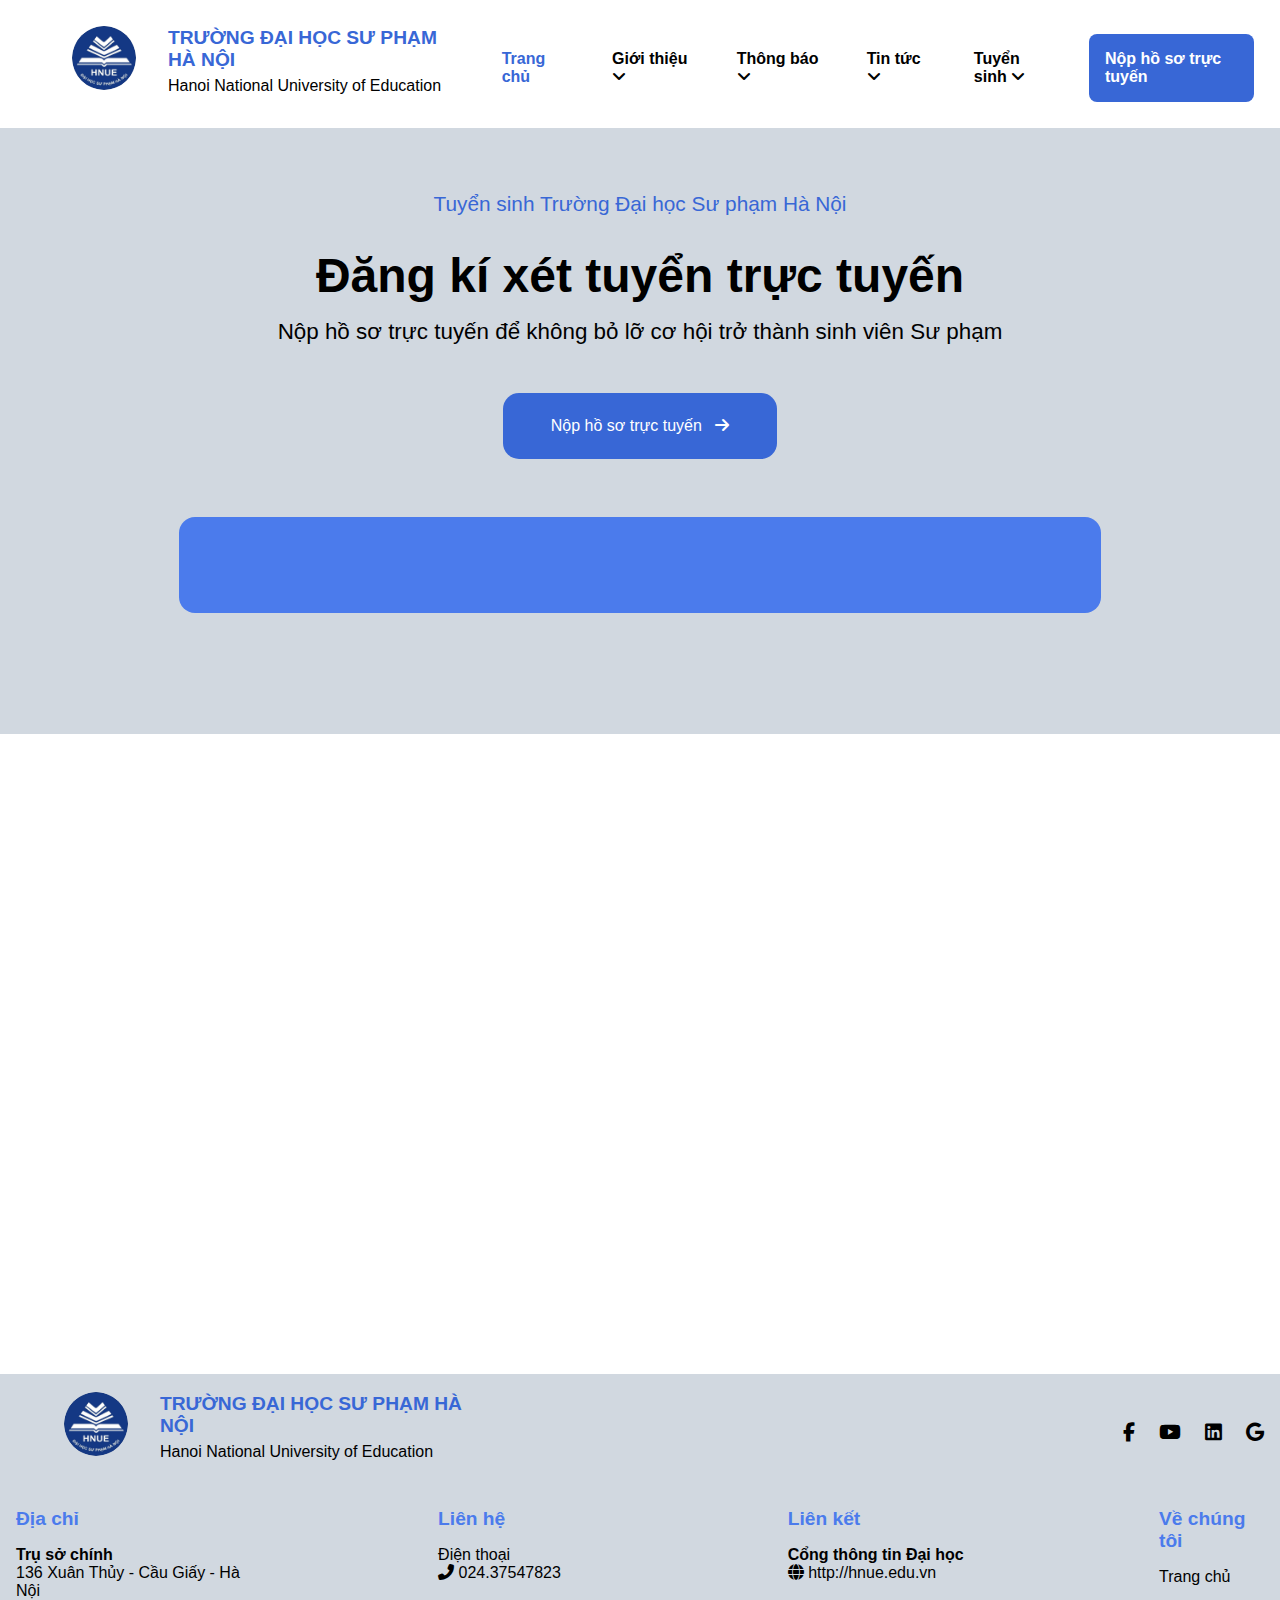
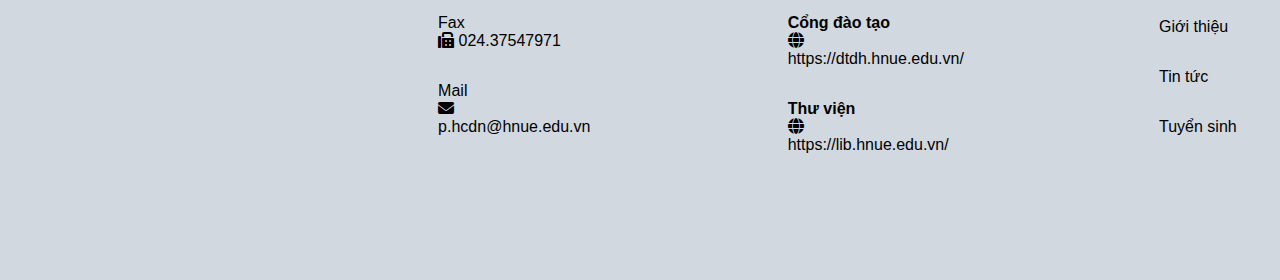
==== Code/Project/Web Tuyen Sinh/home.html @ 225126be "update(12/11/2024)" ====
<!DOCTYPE html>
<html lang="en">
<head>
    <meta charset="UTF-8">
    <meta name="viewport" content="width=device-width, initial-scale=1.0">
    <title>Trang chủ</title>

    <link rel="stylesheet" href="CSS/style.css">

    <link rel="stylesheet" href="https://cdnjs.cloudflare.com/ajax/libs/font-awesome/6.5.0/css/all.min.css">
</head>
<body>
    
    <header>
        <div class="flex">

            <div class="nav-bar"> 

                <a href="home.html" >
                    <img src="Storage/hnue-logo.jpg" alt="" class="logo-pic">
                </a>

                <div class="logo-name">
                    <div class="logo-name-up">
                        TRƯỜNG ĐẠI HỌC SƯ PHẠM HÀ NỘI
                    </div>
                    <div class="logo-name-dw">
                        Hanoi National University of Education
                    </div>
                </div>

            </div>
            <nav class="nav-bar nav-bar-adjust">
                <a href="home.html" class="home-btn">
                    <span>Trang chủ</span>
                </a>
                <a href="about.html">
                    <span>Giới thiệu</span>
                    <i class="fas fa-angle-down"></i>
                </a>
                <a href="notifications.html">
                    <span>Thông báo</span>
                    <i class="fas fa-angle-down"></i>
                </a>
                <a href="news.html">
                    <span>Tin tức</span>
                    <i class="fas fa-angle-down"></i>
                </a>
                <a href="admission.html">
                    <span>Tuyển sinh</span>
                    <i class="fas fa-angle-down"></i>
                </a>
                <!-- <a href="admission-search.html"><span>Tra cứu tuyển sinh</span></a> -->
                <a href="submit-application.html" class="submit-a">
                    <span>Nộp hồ sơ trực tuyến</span>
                </a>
            </nav>
        </div>

        

    </header>

    <content>
        <div class="header-space"></div>

        <div class="bg-banner">
            <div class="title">
                <div class="subtile1">Tuyển sinh Trường Đại học Sư phạm Hà Nội</div>
                <div class="subtile2"><b>Đăng kí xét tuyển trực tuyến</b></div>
                <div class="subtile3">Nộp hồ sơ trực tuyến để không bỏ lỡ cơ hội trở thành sinh viên Sư phạm</div>
                <div class="title-submit">
                    <a href="#">Nộp hồ sơ trực tuyến &nbsp;&nbsp;<i class="fas fa-arrow-right"></i></a>
                </div>
            </div>
            <div class="banner">
                
            </div>
        </div>
        
    </content>
        

    <footer>
        <div id="footer-img">
            <div class="logo-contact">

                <div class="nav-bar"> 

                    <a href="home.html" >
                        <img src="Storage/hnue-logo.jpg" alt="" class="logo-pic">
                    </a>

                    <div class="logo-name">
                        <div class="logo-name-up">
                            TRƯỜNG ĐẠI HỌC SƯ PHẠM HÀ NỘI
                        </div>
                        <div class="logo-name-dw">
                            Hanoi National University of Education
                        </div>
                    </div>

                </div>

                <div class="social-contact">

                    <div class="social">
                        
                        <div>
                            <a href="https://www.facebook.com/dhsphnhnue">
                                <i class="fab fa-facebook-f"></i>
                            </a>
                        </div>
                        
                        <div>
                            <a href="https://www.youtube.com/channel/UCrsAgUElidC5X9ZJBSNuPyA/videos">
                                <i class="fab fa-youtube"></i>
                            </a>
                        </div>
                        
                        <div>
                            <a href="https://www.linkedin.com/company/truong-dai-hoc-su-pham-ha-noi/">
                                <i class="fab fa-linkedin"></i>
                            </a>
                        </div>
                        
                        <div>
                            <a href="http://mail.hnue.edu.vn/">
                                <i class="fab fa-google"></i>
                            </a>
                        </div>
                </div>

            </div>
        </div>
        
        <div class="footer-info">
            <div>
                <h3>Địa chỉ</h3>
                <div>
                    <p><b>Trụ sở chính</b></p>
                    136 Xuân Thủy - Cầu Giấy - Hà Nội
                </div>
                <div class="map-location">

                </div>
            </div>

            <div>
                <h3>Liên hệ</h3>
                <div>
                    <div>
                        <p>Điện thoại</p>
                        <i class="fas fa-phone-alt"></i>
                        <span> 024.37547823</span>
                    </div>
                    <div>
                        <p>Fax</p>
                        <i class="fas fa-fax"></i>
                        <span>024.37547971</span>
                    </div>
                    <div>
                        <p>Mail</p>
                        <i class="fas fa-envelope"></i>
                        <span>p.hcdn@hnue.edu.vn</span>
                    </div>        
                </div>
            </div>

            <div>
                <h3>Liên kết</h3>
                <div>
                    <p><b>Cổng thông tin Đại học</b></p>
                    <i class="fas fa-globe"></i>
                    <a href="http://hnue.edu.vn">http://hnue.edu.vn</a>
                </div>
                <div>
                    <p><b>Cổng đào tạo</b></p>
                    <i class="fas fa-globe"></i>
                    <a href="https://dtdh.hnue.edu.vn/">https://dtdh.hnue.edu.vn/</a>
                </div>
                <div>
                    <p><b>Thư viện</b></p>
                    <i class="fas fa-globe"></i>
                    <a href="https://lib.hnue.edu.vn/">https://lib.hnue.edu.vn/</a>
                </div>
            </div>

            <div>
                <h3>Về chúng tôi</h3>
                <a href="home.html" ><p>Trang chủ</p></a>
                <a href="about.html"><p>Giới thiệu</p></a>
                <a href="news.html"><p>Tin tức</p></a>
                <a href="admission.html"><p>Tuyển sinh</p></a>
            </div>

        </div>

    </footer>


    <script src="JS/script.js">

    </script>

</body>
</html>
---- Code/Project/Web Tuyen Sinh/CSS/style.css ----
/* font Koh Santepheap */
@import url('https://fonts.googleapis.com/css2?family=Koh+Santepheap:wght@100;300;400;700;900&display=swap');

:root{
    --main-color:#3867d6;
    --light-blue:#4b7bec;
    --green:#26de81;
    --yellow:#fed330;
    --orange:#fd9644;
    --red:#fc5c65;
    --grey:#d1d8e0;
    --black:#4b6584;
    --white:#fff;
    --border:.1rem solid rgba(0, 0, 0);
}

*{
    font-family: Arial, Helvetica, sans-serif;
    margin: 0; padding: 0;
    box-sizing: border-box;
    text-decoration: none;
}

/* header */

header{
    position: fixed;
    width: 100%;
    z-index: 1000;
    background-color: white;
}

.flex{
    display: flex;
    align-items: center;
    justify-content: space-between;
    padding: 1.5rem 1.5rem .1rem 1.5rem;
    position: relative;
}

.logo-name{
    display: flex;
    flex-direction: column;
    align-self: center;
}

.logo-name-up{
    color: var(--main-color);
    font-size: 1.2rem;
    font-weight: bold;
}
.logo-name-dw{
    font-size: 1rem;
    padding-top: .4rem;padding-bottom: .8rem;
    font-weight:lighter;
}

.logo-pic{
    width: 4rem; height: 4rem;
    margin-top: -25%;
    border-radius: 2rem;
}

.nav-bar{
    display: flex;
    justify-content: space-around;
    gap:1rem; padding: .1rem .1rem .1rem 2rem;
    font-weight: bold;
    .submit-a{
        color: white;
        background-color: var(--main-color);
        padding: 1rem;
        border-radius: .5rem;
    }
    .home-btn{
        color: var(--main-color);
    }
    .submit-a:hover{
        padding:1.2rem;
    }
}
.nav-bar-adjust{
    align-items: baseline;
}

.nav-bar > a{
    padding: 1rem;
    border-radius: .5rem;
}

.nav-bar + .nav-bar-adjust > a:hover{
    color: var(--white);
    background-color: var(--main-color);
}

a{
    color: black;
}

.header-space{
    height: 8rem;
}

/* content */

.break-bar{
    display: block;
    width: 80%;
    height: .2rem;
    background-color: var(--black);
    margin: 0 auto;
    position: relative;
    top: 10%;
}

.bg-banner{
    background-color: var(--grey);
    padding: 4rem;
}

.banner{
    display: flex; flex-direction: column;
    align-items: center; justify-content: center;
    padding: 3rem; width: 80%; margin: 5% auto;
    border-radius: 1rem;
    background-color: var(--light-blue);
    color: var(--white);
}

/* title */
.title{
    display: flex;
    flex-direction: column;
    gap: 1rem;
    align-items: center;
}
.subtile1{
    color: var(--main-color);
    font-size: 1.3rem;
    margin-bottom: 1rem;
}
.subtile2{
    font-size: 3rem;
}
.subtile3{
    font-size: 1.4rem;
}
.title-submit{
    background-color: var(--main-color);
    padding: 1.5rem 3rem 1.5rem 3rem;
    border-radius: 1rem;
    margin-top: 2rem;
}

.title-submit > a{
    color: white;
}


/* footer */

footer{
    position: relative; top: 40rem; 
    /*change the position of footer*/
    background-color: var(--grey);
    text-align: left;
    font-size: .8rem; 
    padding: 1rem;
}

.logo-contact{
    display: flex;
    flex-direction: row;
    align-items: center;
    gap: 50%;
}

.social{
    display: flex;
    flex-direction: row;
    gap: 1.5rem;
    font-size: 1.2rem;
}
.footer-info{
    display: flex;
    flex-direction: row;
    justify-content: center;
    gap: 12rem; 
    padding: 2rem 0 4rem 0;
    font-size: 1rem;
}
.footer-info > div > h3{
    font-size: 1.2rem;
    font-weight: bold;
    padding-bottom: 1rem;
    color: var(--light-blue);
}
.footer-info > div > div,
.footer-info > div > a > p,
.footer-info > div > div > div{
    font-size: 1rem;
    padding-bottom: 2rem;
}
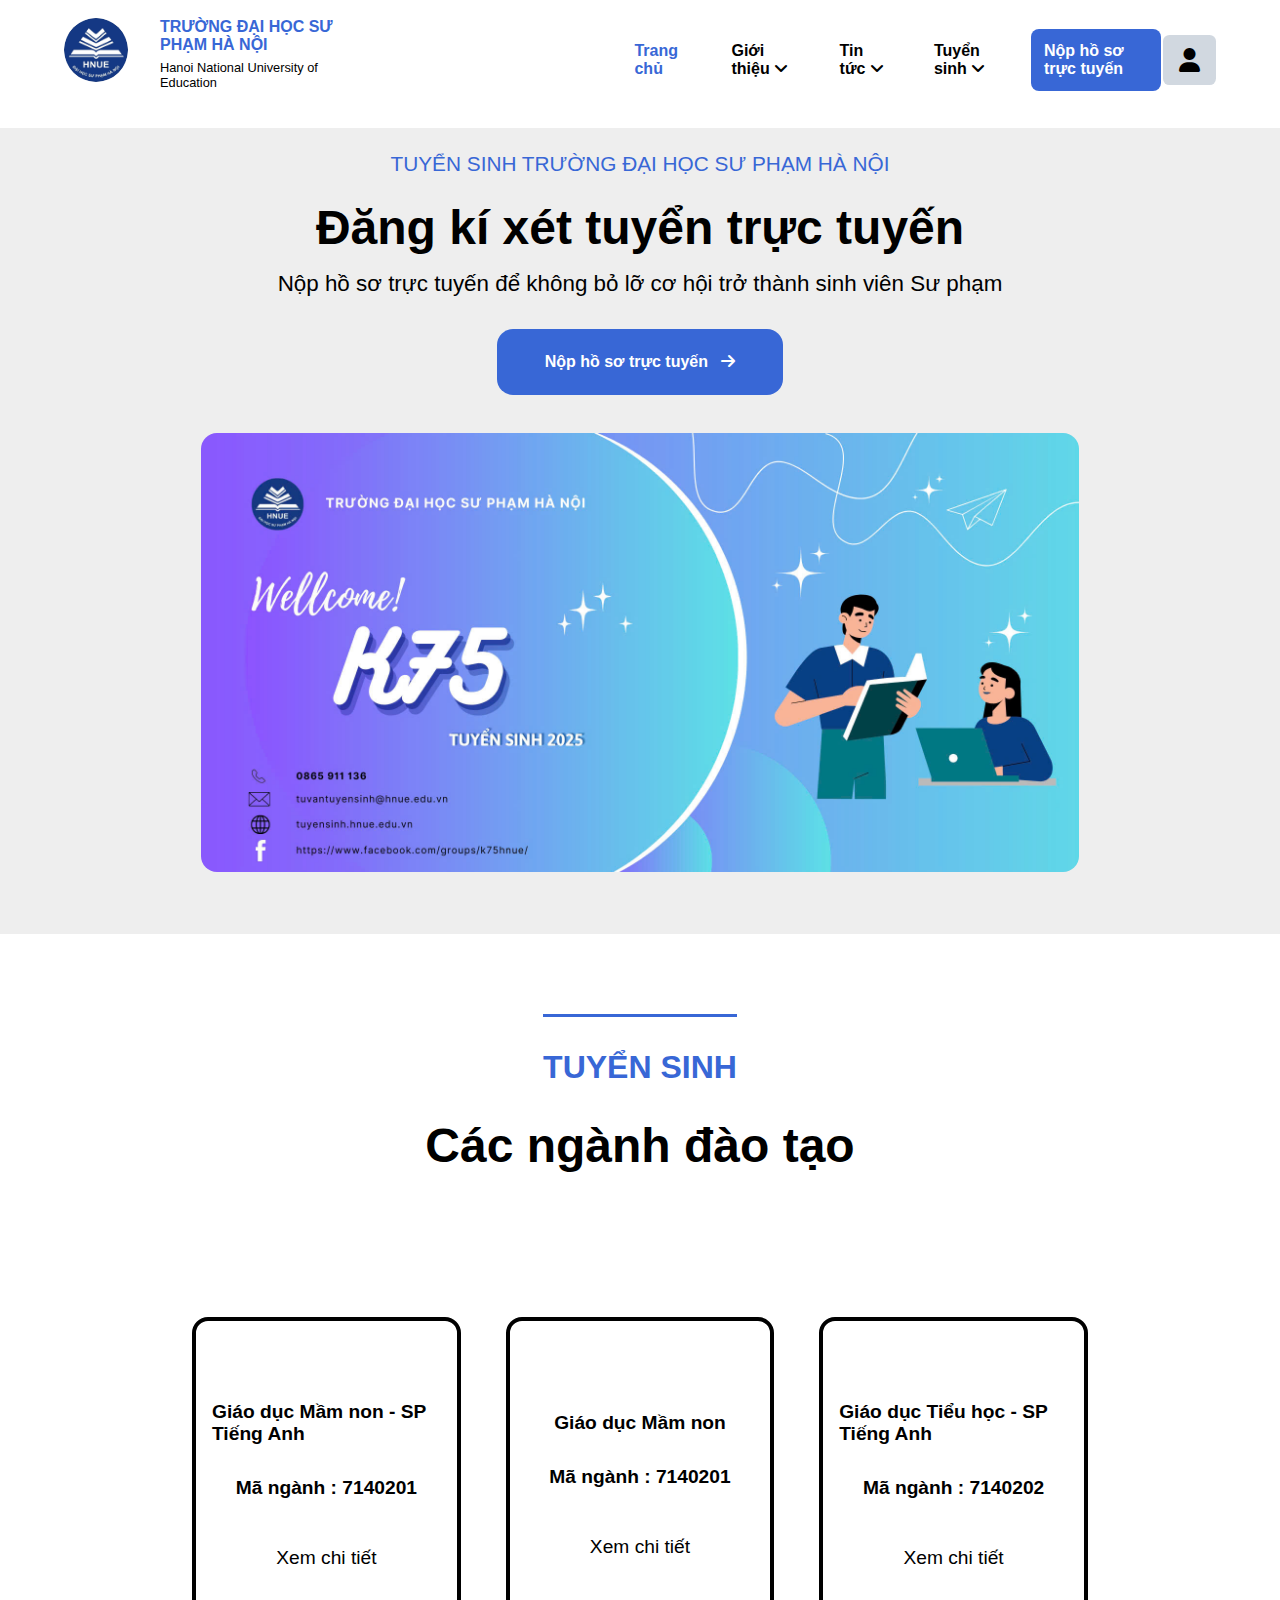
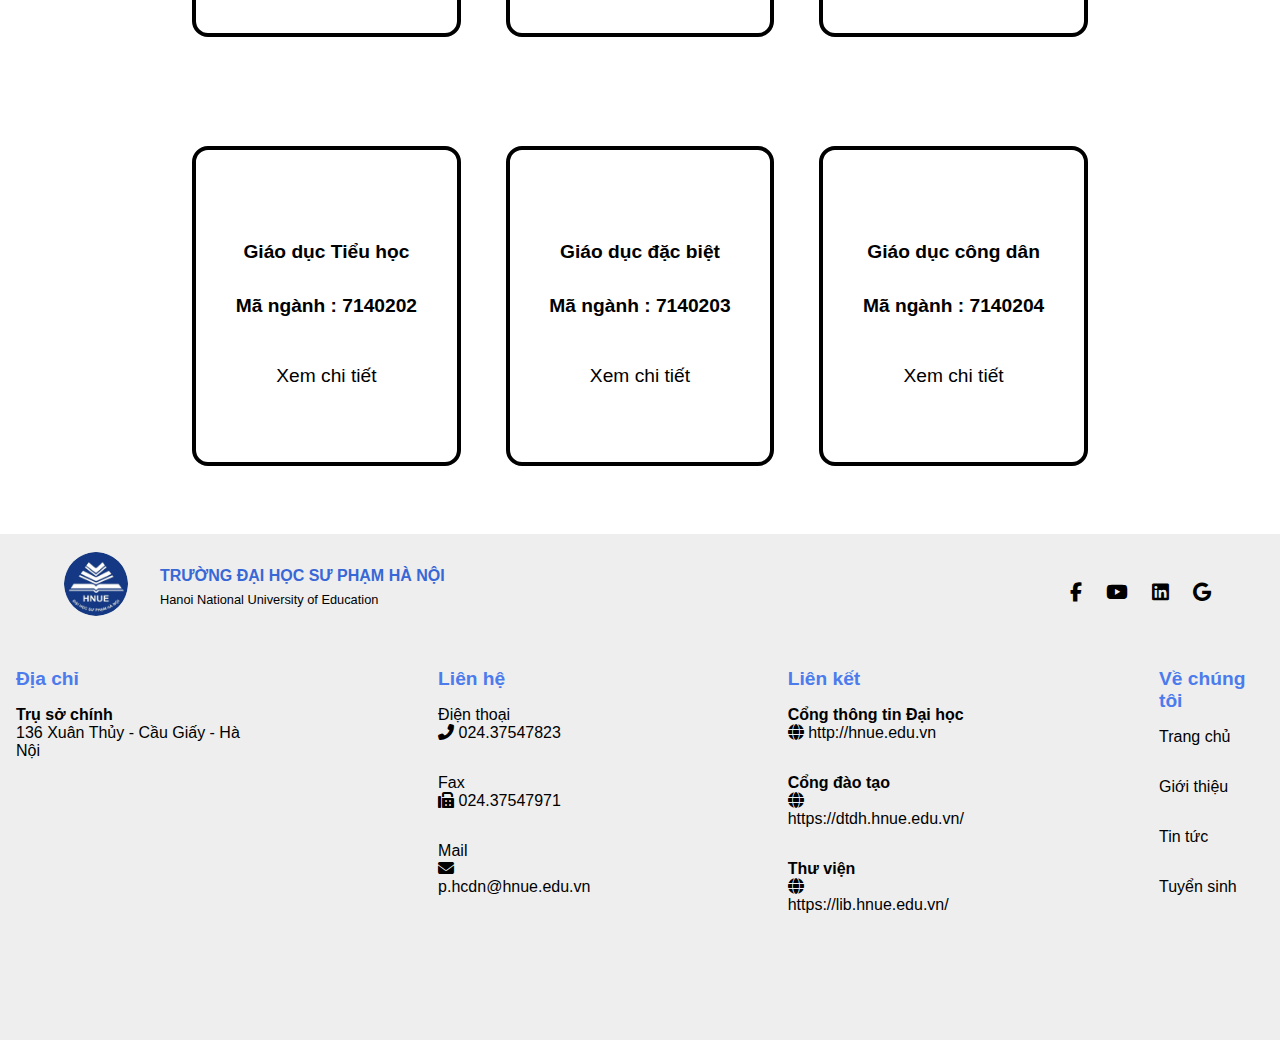
==== commit 7803f100: "backup (15/11/2024" ====
--- a/Code/Project/Web Tuyen Sinh/home.html
+++ b/Code/Project/Web Tuyen Sinh/home.html
@@ -36,10 +36,6 @@
                 </a>
                 <a href="about.html">
                     <span>Giới thiệu</span>
-                    <i class="fas fa-angle-down"></i>
-                </a>
-                <a href="notifications.html">
-                    <span>Thông báo</span>
                     <i class="fas fa-angle-down"></i>
                 </a>
                 <a href="news.html">
@@ -50,13 +46,22 @@
                     <span>Tuyển sinh</span>
                     <i class="fas fa-angle-down"></i>
                 </a>
-                <!-- <a href="admission-search.html"><span>Tra cứu tuyển sinh</span></a> -->
                 <a href="submit-application.html" class="submit-a">
                     <span>Nộp hồ sơ trực tuyến</span>
-                </a>
+                </a>    
             </nav>
+            <div id="user-btn" class="fas fa-user"></div>
         </div>
 
+        <div class="profile">
+            <img src="Storage/Unknown_person.jpg" alt="" class="image" alt="">
+            <h3 class="name">Unknown</h3>
+            <p class="role">Unknown</p>
+            <div class="flex-btn">
+                <a href="login.html" class="option-btn">Đăng nhập</a>
+                <a href="register.html" class="option-btn">Đăng kí</a>
+            </div>
+        </div>
         
 
     </header>
@@ -65,8 +70,11 @@
         <div class="header-space"></div>
 
         <div class="bg-banner">
+            <!-- <div class="banner">
+                <img src="Storage/banner.jpg" alt="">
+            </div> -->
             <div class="title">
-                <div class="subtile1">Tuyển sinh Trường Đại học Sư phạm Hà Nội</div>
+                <div class="subtile1">TUYỂN SINH TRƯỜNG ĐẠI HỌC SƯ PHẠM HÀ NỘI</div>
                 <div class="subtile2"><b>Đăng kí xét tuyển trực tuyến</b></div>
                 <div class="subtile3">Nộp hồ sơ trực tuyến để không bỏ lỡ cơ hội trở thành sinh viên Sư phạm</div>
                 <div class="title-submit">
@@ -74,12 +82,577 @@
                 </div>
             </div>
             <div class="banner">
-                
+                <img src="Storage/bannerVer2.jpg" alt="">
             </div>
         </div>
-        
-    </content>
-        
+
+        <div class="admission-slide-show">
+            <h1>TUYỂN SINH</h1>
+
+            <h3>Các ngành đào tạo</h3>
+            <div class="stg-box">
+                <div class="slide-show">
+
+                    <div class="admission">
+                        <div class=""></div>
+                        <h3>
+                            <b>Giáo dục Mầm non - SP Tiếng Anh</b>
+                        </h3>
+                        <h1>
+                            Mã ngành : 7140201
+                        </h1>
+                        <div class="link-page">
+                            <a href="#">Xem chi tiết</a>
+                        </div>
+                    </div>
+                    <div class="admission">
+                        <div class=""></div>
+                        <h3>
+                            <b>Giáo dục Mầm non</b>
+                        </h3>
+                        <h1>
+                            Mã ngành : 7140201
+                        </h1>
+                        <div class="link-page">
+                            <a href="#">Xem chi tiết</a>
+                        </div>
+                    </div>
+                    <div class="admission">
+                        <div class=""></div>
+                        <h3>
+                            <b>Giáo dục Tiểu học - SP Tiếng Anh</b>
+                        </h3>
+                        <h1>
+                            Mã ngành : 7140202
+                        </h1>
+                        <div class="link-page">
+                            <a href="#">Xem chi tiết</a>
+                        </div>
+                    </div>
+                    <div class="admission">
+                        <div class=""></div>
+                        <h3>
+                            <b>Giáo dục Tiểu học</b>
+                        </h3>
+                        <h1>
+                            Mã ngành : 7140202
+                        </h1>
+                        <div class="link-page">
+                            <a href="#">Xem chi tiết</a>
+                        </div>
+                    </div>
+                    <div class="admission">
+                        <div class=""></div>
+                        <h3>
+                            <b>Giáo dục đặc biệt</b>
+                        </h3>
+                        <h1>
+                            Mã ngành : 7140203
+                        </h1>
+                        <div class="link-page">
+                            <a href="#">Xem chi tiết</a>
+                        </div>
+                    </div>
+                    <div class="admission">
+                        <div class=""></div>
+                        <h3>
+                            <b>Giáo dục công dân</b>
+                        </h3>
+                        <h1>
+                            Mã ngành : 7140204
+                        </h1>
+                        <div class="link-page">
+                            <a href="#">Xem chi tiết</a>
+                        </div>
+                    </div>
+                </div>
+                <div class="slide-show">
+                    <div class="admission">
+                        <div class=""></div>
+                        <h3>
+                            <b>Giáo dục chính trị</b>
+                        </h3>
+                        <h1>
+                            Mã ngành : 7140205
+                        </h1>
+                        <div class="link-page">
+                            <a href="#">Xem chi tiết</a>
+                        </div>
+                    </div>
+                    <div class="admission">
+                        <div class=""></div>
+                        <h3>
+                            <b>Giáo dục thể chất</b>
+                        </h3>
+                        <h1>
+                            Mã ngành : 7140206
+                        </h1>
+                        <div class="link-page">
+                            <a href="#">Xem chi tiết</a>
+                        </div>
+                    </div>
+                    <div class="admission">
+                        <div class=""></div>
+                        <h3>
+                            <b>Giáo dục Quốc phòng và An ninh</b>
+                        </h3>
+                        <h1>
+                            Mã ngành : 7140208
+                        </h1>
+                        <div class="link-page">
+                            <a href="#">Xem chi tiết</a>
+                        </div>
+                    </div>
+                    <div class="admission">
+                        <div class=""></div>
+                        <h3>
+                            <b>Sư phạm Toán học </b>
+                        </h3>
+                        <p>
+                            <b>
+                                (dạy Toán bằng tiếng Anh)
+                            </b>
+                        </p>
+                        <h1>
+                            Mã ngành : 7140209
+                        </h1>
+                        <div class="link-page">
+                            <a href="#">Xem chi tiết</a>
+                        </div>
+                    </div>
+                    <div class="admission">
+                        <div class=""></div>
+                        <h3>
+                            <b>Sư phạm Toán học</b>
+                        </h3>
+                        <h1>
+                            Mã ngành : 7140209
+                        </h1>
+                        <div class="link-page">
+                            <a href="#">Xem chi tiết</a>
+                        </div>
+                    </div>
+                    <div class="admission">
+                        <div class=""></div>
+                        <h3>
+                            <b>Sư phạm Tin học</b>
+                        </h3>
+                        <h1>
+                            Mã ngành : 7140210
+                        </h1>
+                        <div class="link-page">
+                            <a href="#">Xem chi tiết</a>
+                        </div>
+                    </div>
+                </div>
+                <div class="slide-show">
+                    <div class="admission">
+                        <div class=""></div>
+                        <h3>
+                            <b>Sư phạm Vật lí</b>
+                        </h3>
+                        <h3>
+                            <h1>(dạy Vật lí bằng tiếng Anh)</h1>
+                        </h3>
+                        <h1>
+                            Mã ngành : 7140211
+                        </h1>
+                        <div class="link-page">
+                            <a href="#">Xem chi tiết</a>
+                        </div>
+                    </div>
+                    <div class="admission">
+                        <div class=""></div>
+                        <h3>
+                            <b>Sư phạm Vật lí</b>
+                        </h3>
+                        <h1>
+                            Mã ngành : 7140211
+                        </h1>
+                        <div class="link-page">
+                            <a href="#">Xem chi tiết</a>
+                        </div>
+                    </div>
+                    <div class="admission">
+                        <div class=""></div>
+                        <h3>
+                            <b>Sư phạm Hoá học</b>
+                        </h3>
+                        <h3>
+                            <h1>(dạy Hoá học bằng tiếng Anh)</h1>
+                        </h3>
+                        <h1>
+                            Mã ngành : 7140212
+                        </h1>
+                        <div class="link-page">
+                            <a href="#">Xem chi tiết</a>
+                        </div>
+                    </div>
+                    <div class="admission">
+                        <div class=""></div>
+                        <h3>
+                            <b>Sư phạm Hoá học</b>
+                        </h3>
+                        <h1>
+                            Mã ngành : 7140212
+                        </h1>
+                        <div class="link-page">
+                            <a href="#">Xem chi tiết</a>
+                        </div>
+                    </div>
+                    <div class="admission">
+                        <div class=""></div>
+                        <h3>
+                            <b>Sư phạm Sinh học</b>
+                        </h3>
+                        <h1>
+                            Mã ngành : 7140213
+                        </h1>
+                        <div class="link-page">
+                            <a href="#">Xem chi tiết</a>
+                        </div>
+                    </div>
+                    <div class="admission">
+                        <div class=""></div>
+                        <h3>
+                            <b>Sư phạm Ngữ văn</b>
+                        </h3>
+                        <h1>
+                            Mã ngành : 7140217
+                        </h1>
+                        <div class="link-page">
+                            <a href="#">Xem chi tiết</a>
+                        </div>
+                    </div>
+                </div>
+                <div class="slide-show">
+                    <div class="admission">
+                        <div class=""></div>
+                        <h3>
+                            <b>Sư phạm Lịch sử</b>
+                        </h3>
+                        <h1>
+                            Mã ngành : 7140218
+                        </h1>
+                        <div class="link-page">
+                            <a href="#">Xem chi tiết</a>
+                        </div>
+                    </div>
+                    <div class="admission">
+                        <div class=""></div>
+                        <h3>
+                            <b>Sư phạm Địa lí</b>
+                        </h3>
+                        <h1>
+                            Mã ngành : 7140219
+                        </h1>
+                        <div class="link-page">
+                            <a href="#">Xem chi tiết</a>
+                        </div>
+                    </div>
+                    <div class="admission">
+                        <div class=""></div>
+                        <h3>
+                            <b>Sư phạm Âm nhạc</b>
+                        </h3>
+                        <h1>
+                            Mã ngành : 7140221
+                        </h1>
+                        <div class="link-page">
+                            <a href="#">Xem chi tiết</a>
+                        </div>
+                    </div>
+                    <div class="admission">
+                        <div class=""></div>
+                        <h3>
+                            <b>Sư phạm Mỹ thuật</b>
+                        </h3>
+                        <h1>
+                            Mã ngành : 7140222
+                        </h1>
+                        <div class="link-page">
+                            <a href="#">Xem chi tiết</a>
+                        </div>
+                    </div>
+                    <div class="admission">
+                        <div class=""></div>
+                        <h3>
+                            <b>Sư phạm Tiếng Anh</b>
+                        </h3>
+                        <h1>
+                            Mã ngành : 7140231
+                        </h1>
+                        <div class="link-page">
+                            <a href="#">Xem chi tiết</a>
+                        </div>
+                    </div>
+                    <div class="admission">
+                        <div class=""></div>
+                        <h3>
+                            <b>Sư phạm Tiếng Pháp</b>
+                        </h3>
+                        <h1>
+                            Mã ngành : 7140233
+                        </h1>
+                        <div class="link-page">
+                            <a href="#">Xem chi tiết</a>
+                        </div>
+                    </div>
+                </div>
+                <div class="slide-show">
+                    <div class="admission">
+                        <div class=""></div>
+                        <h3>
+                            <b>Sư phạm Tiếng Pháp</b>
+                        </h3>
+                        <h1>
+                            Mã ngành : 7140233
+                        </h1>
+                        <div class="link-page">
+                            <a href="#">Xem chi tiết</a>
+                        </div>
+                    </div>
+                    <div class="admission">
+                        <div class=""></div>
+                        <h3>
+                            <b>Sư phạm Công nghệ</b>
+                        </h3>
+                        <h1>
+                            Mã ngành : 7140246
+                        </h1>
+                        <div class="link-page">
+                            <a href="#">Xem chi tiết</a>
+                        </div>
+                    </div>
+                    <div class="admission">
+                        <div class=""></div>
+                        <h3>
+                            <b>Sư phạm Khoa học tự nhiên</b>
+                        </h3>
+                        <h1>
+                            Mã ngành : 7140247
+                        </h1>
+                        <div class="link-page">
+                            <a href="#">Xem chi tiết</a>
+                        </div>
+                    </div>
+                    <div class="admission">
+                        <div class=""></div>
+                        <h3>
+                            <b>Sư phạm Lịch sử - Địa lí</b>
+                        </h3>
+                        <h1>
+                            Mã ngành : 7140249
+                        </h1>
+                        <div class="link-page">
+                            <a href="#">Xem chi tiết</a>
+                        </div>
+                    </div>
+                    <div class="admission">
+                        <div class=""></div>
+                        <h3>
+                            <b>Quản lí giáo dục</b>
+                        </h3>
+                        <h1>
+                            Mã ngành : 7140114
+                        </h1>
+                        <div class="link-page">
+                            <a href="#">Xem chi tiết</a>
+                        </div>
+                    </div>
+                    <div class="admission">
+                        <div class=""></div>
+                        <h3>
+                            <b>Ngôn ngữ Anh</b>
+                        </h3>
+                        <h1>
+                            Mã ngành : 7220201
+                        </h1>
+                        <div class="link-page">
+                            <a href="#">Xem chi tiết</a>
+                        </div>
+                    </div>
+                </div>
+                <div class="slide-show">
+                    <div class="admission">
+                        <div class=""></div>
+                        <h3>
+                            <b>Ngôn ngữ Trung Quốc</b>
+                        </h3>
+                        <h1>
+                            Mã ngành : 7220204
+                        </h1>
+                        <div class="link-page">
+                            <a href="#">Xem chi tiết</a>
+                        </div>
+                    </div>
+                    <div class="admission">
+                        <div class=""></div>
+                        <h3>
+                            <b>Triết học (Mác Lê-nin)</b>
+                        </h3>
+                        <h1>
+                            Mã ngành : 7229001
+                        </h1>
+                        <div class="link-page">
+                            <a href="#">Xem chi tiết</a>
+                        </div>
+                    </div>
+                    <div class="admission">
+                        <div class=""></div>
+                        <h3>
+                            <b>Văn học</b>
+                        </h3>
+                        <h1>
+                            Mã ngành : 7229030
+                        </h1>
+                        <div class="link-page">
+                            <a href="#">Xem chi tiết</a>
+                        </div>
+                    </div>
+                    <div class="admission">
+                        <div class=""></div>
+                        <h3>
+                            <b>Chính trị học</b>
+                        </h3>
+                        <h1>
+                            Mã ngành : 7310201
+                        </h1>
+                        <div class="link-page">
+                            <a href="#">Xem chi tiết</a>
+                        </div>
+                    </div>
+                    <div class="admission">
+                        <div class=""></div>
+                        <h3>
+                            <b>Tâm lý học</b>
+                        </h3>
+                        <h3>
+                            <h1>(Tâm lý học trường học)</h1>
+                        </h3>
+                        <h1>
+                            Mã ngành : 7310401
+                        </h1>
+                        <div class="link-page">
+                            <a href="#">Xem chi tiết</a>
+                        </div>
+                    </div>
+                    <div class="admission">
+                        <div class=""></div>
+                        <h3>
+                            <b>Tâm lý học giáo dục</b>
+                        </h3>
+                        <h1>
+                            Mã ngành : 7310403
+                        </h1>
+                        <div class="link-page">
+                            <a href="#">Xem chi tiết</a>
+                        </div>
+                    </div>
+                </div>
+                <div class="slide-show">
+                    <div class="admission">
+                        <div class=""></div>
+                        <h3>
+                            <b>Việt Nam học</b>
+                        </h3>
+                        <h1>
+                            Mã ngành : 7310630
+                        </h1>
+                        <div class="link-page">
+                            <a href="#">Xem chi tiết</a>
+                        </div>
+                    </div>
+                    <div class="admission">
+                        <div class=""></div>
+                        <h3>
+                            <b>Sinh học</b>
+                        </h3>
+                        <h1>
+                            Mã ngành : 7420101
+                        </h1>
+                        <div class="link-page">
+                            <a href="#">Xem chi tiết</a>
+                        </div>
+                    </div>
+                    <div class="admission">
+                        <div class=""></div>
+                        <h3>
+                            <b>Hóa học</b>
+                        </h3>
+                        <h1>
+                            Mã ngành : 7440112
+                        </h1>
+                        <div class="link-page">
+                            <a href="#">Xem chi tiết</a>
+                        </div>
+                    </div>
+                    <div class="admission">
+                        <div class=""></div>
+                        <h3>
+                            <b>Toán học</b>
+                        </h3>
+                        <h1>
+                            Mã ngành : 7460101
+                        </h1>
+                        <div class="link-page">
+                            <a href="#">Xem chi tiết</a>
+                        </div>
+                    </div>
+                    <div class="admission">
+                        <div class=""></div>
+                        <h3>
+                            <b>Công nghệ thông tin</b>
+                        </h3>
+                        <h1>
+                            Mã ngành : 7480201
+                        </h1>
+                        <div class="link-page">
+                            <a href="#">Xem chi tiết</a>
+                        </div>
+                    </div>
+                    <div class="admission">
+                        <div class=""></div>
+                        <h3>
+                            <b>Công tác xã hội</b>
+                        </h3>
+                        <h1>
+                            Mã ngành : 7760101
+                        </h1>
+                        <div class="link-page">
+                            <a href="#">Xem chi tiết</a>
+                        </div>
+                    </div>
+                </div>
+                <div class="slide-show">
+                    <div class="admission">
+                        <div class=""></div>
+                        <h3>
+                            <b>Hỗ trợ giáo dục người khuyết tật</b>
+                        </h3>
+                        <h1>
+                            Mã ngành : 7760103
+                        </h1>
+                        <div class="link-page">
+                            <a href="#">Xem chi tiết</a>
+                        </div>
+                    </div>
+                    <div class="admission">
+                        <div class=""></div>
+                        <h3>
+                            <b>Quản trị dịch vụ du lịch và lữ hành</b>
+                        </h3>
+                        <h1>
+                            Mã ngành : 7810103
+                        </h1>
+                        <div class="link-page">
+                            <a href="#">Xem chi tiết</a>
+                        </div>
+                    </div>
+                </div>
+            </div>
+        </div>
+    </div>
 
     <footer>
         <div id="footer-img">
--- a/Code/Project/Web Tuyen Sinh/CSS/style.css
+++ b/Code/Project/Web Tuyen Sinh/CSS/style.css
@@ -4,6 +4,8 @@
 :root{
     --main-color:#3867d6;
     --light-blue:#4b7bec;
+    --light-white:#eee;
+    --light-bg:#dcdcdc;
     --green:#26de81;
     --yellow:#fed330;
     --orange:#fd9644;
@@ -11,7 +13,7 @@
     --grey:#d1d8e0;
     --black:#4b6584;
     --white:#fff;
-    --border:.1rem solid rgba(0, 0, 0);
+    --border:.25rem solid rgba(0, 0, 0);
 }
 
 *{
@@ -34,7 +36,7 @@
     display: flex;
     align-items: center;
     justify-content: space-between;
-    padding: 1.5rem 1.5rem .1rem 1.5rem;
+    padding: 1rem 1rem .1rem 1rem;
     position: relative;
 }
 
@@ -46,12 +48,12 @@
 
 .logo-name-up{
     color: var(--main-color);
-    font-size: 1.2rem;
+    font-size: 1rem;
     font-weight: bold;
 }
 .logo-name-dw{
-    font-size: 1rem;
-    padding-top: .4rem;padding-bottom: .8rem;
+    font-size: .8rem;
+    padding-top: .4rem; padding-bottom: .8rem;
     font-weight:lighter;
 }
 
@@ -69,7 +71,7 @@
     .submit-a{
         color: white;
         background-color: var(--main-color);
-        padding: 1rem;
+        padding: .8rem;
         border-radius: .5rem;
     }
     .home-btn{
@@ -81,6 +83,7 @@
 }
 .nav-bar-adjust{
     align-items: baseline;
+    margin-left: 15rem;
 }
 
 .nav-bar > a{
@@ -99,6 +102,48 @@
 
 .header-space{
     height: 8rem;
+}
+
+/* user */
+#user-btn{
+    font-size: 1.5rem; margin-right: 3rem;
+    background-color: var(--grey);
+    padding: .8rem 1rem .8rem 1rem;
+    border-radius: .4rem; 
+    cursor: pointer;
+}
+.profile{
+    width: 18%; height: 25rem;
+    display: flex; flex-direction: column;
+    align-items: center; 
+    gap: .5rem; padding: 1rem;
+    background-color: white;
+    border-radius: .8rem;
+    position: absolute;
+    top: 10rem; right: 3rem;
+    z-index: 1000;
+    display: none;
+    border: var(--border);
+}
+.profile.active{
+    display: flex; 
+}
+.image{
+    margin-top: 2rem;
+    width: 8rem; height: 8rem;
+    border-radius: 4rem;
+    /* border: var(--border); */
+}
+.option-btn{
+    width: 100%; height: 2rem;
+    display: flex; 
+    align-items: center; justify-content: center;
+    padding: 1.5rem; margin-bottom: 1rem;
+    border-radius: .5rem;
+    background-color: var(--orange); color: white;
+}
+.option-btn:hover{
+    background-color: var(--yellow);
 }
 
 /* content */
@@ -114,17 +159,21 @@
 }
 
 .bg-banner{
-    background-color: var(--grey);
-    padding: 4rem;
+    background-color: var(--light-white);
+    padding: 1.5rem;
 }
 
 .banner{
     display: flex; flex-direction: column;
-    align-items: center; justify-content: center;
-    padding: 3rem; width: 80%; margin: 5% auto;
+    align-items: center; justify-content: center;   
+    padding: 2rem; width: 60%; margin: .5% auto;
     border-radius: 1rem;
-    background-color: var(--light-blue);
-    color: var(--white);
+}
+
+.banner > img{
+    width: 130%; height: 13 0%;
+    border-radius: 1rem;
+
 }
 
 /* title */
@@ -137,7 +186,7 @@
 .subtile1{
     color: var(--main-color);
     font-size: 1.3rem;
-    margin-bottom: 1rem;
+    margin-bottom: .5rem;
 }
 .subtile2{
     font-size: 3rem;
@@ -149,20 +198,93 @@
     background-color: var(--main-color);
     padding: 1.5rem 3rem 1.5rem 3rem;
     border-radius: 1rem;
-    margin-top: 2rem;
+    margin-top: 1rem;
+    font-weight: bold;
 }
 
 .title-submit > a{
     color: white;
 }
 
+.title-submit:hover{
+    background-color: var(--white);
+    border: .2rem solid var(--main-color);
+    padding: 1.3rem 2.8rem 1.3rem 2.8rem;
+    a{
+        color: var(--main-color);
+    }
+}
+
+/* slide-show */
+
+.admission-slide-show{
+    display: flex; flex-direction: column;
+    align-items: center;
+    gap: 2rem; margin-top: 5rem;
+    width: 100%; height: 70rem;
+}
+
+.admission-slide-show > h1{
+    font-size: 2rem;
+    border-top: .2rem solid var(--main-color);
+    padding-top: 2rem;
+    color: var(--main-color);
+}
+
+.admission-slide-show > h3{
+    font-size: 3rem; padding-bottom: 2rem;
+}
+
+.stg-box{
+    display: flex; flex-direction: column;
+    flex-wrap: wrap;
+    overflow: hidden;
+    align-items: center;
+    gap: 2rem; margin-top: 5rem;
+    width: 70%; height: 70rem;
+}
+
+.slide-show{
+    display: flex; flex-direction: row;
+    width: 100%; height: 70rem;
+    gap: 5%; flex-wrap: wrap;
+}
+.admission{
+    width: 30%; height: 20rem;
+    display: flex; flex-direction: column;
+    align-items: center; justify-content: center;
+    background-color: var(--white);
+    border-radius: 1rem; border: var(--border);
+}
+
+.admission h3,
+.admission h1{
+    font-size: 1.2rem;
+    padding: 1rem;
+}
+
+.link-page{
+    margin-top: 2rem;
+    font-size: 1.2rem;
+}
+.link-page :hover{
+    border-bottom: .2rem solid var(--main-color);
+    padding-bottom: 1rem;
+}
+.admission:hover{
+    border: .2rem solid #26de81;
+}
+
+.admission::before{
+    
+}
 
 /* footer */
 
 footer{
-    position: relative; top: 40rem; 
+    position: relative;
     /*change the position of footer*/
-    background-color: var(--grey);
+    background-color: var(--light-white);
     text-align: left;
     font-size: .8rem; 
     padding: 1rem;
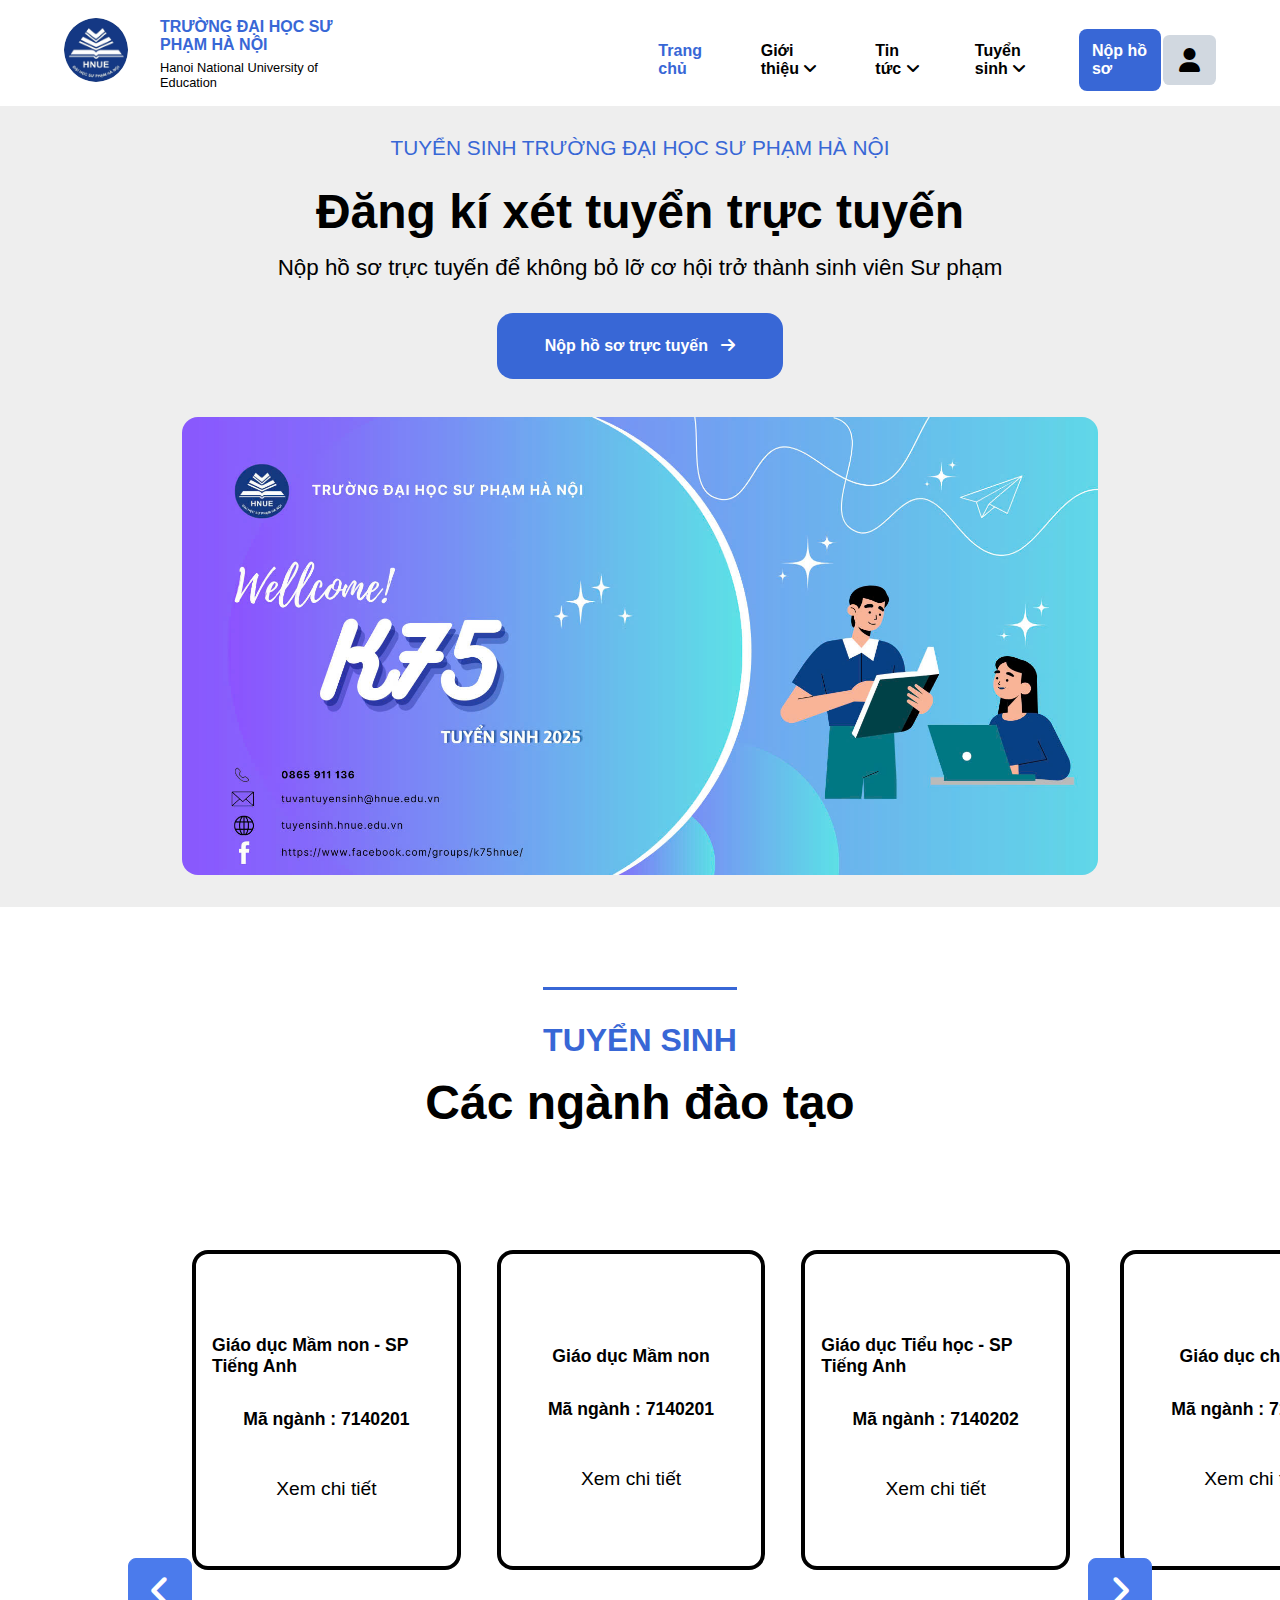
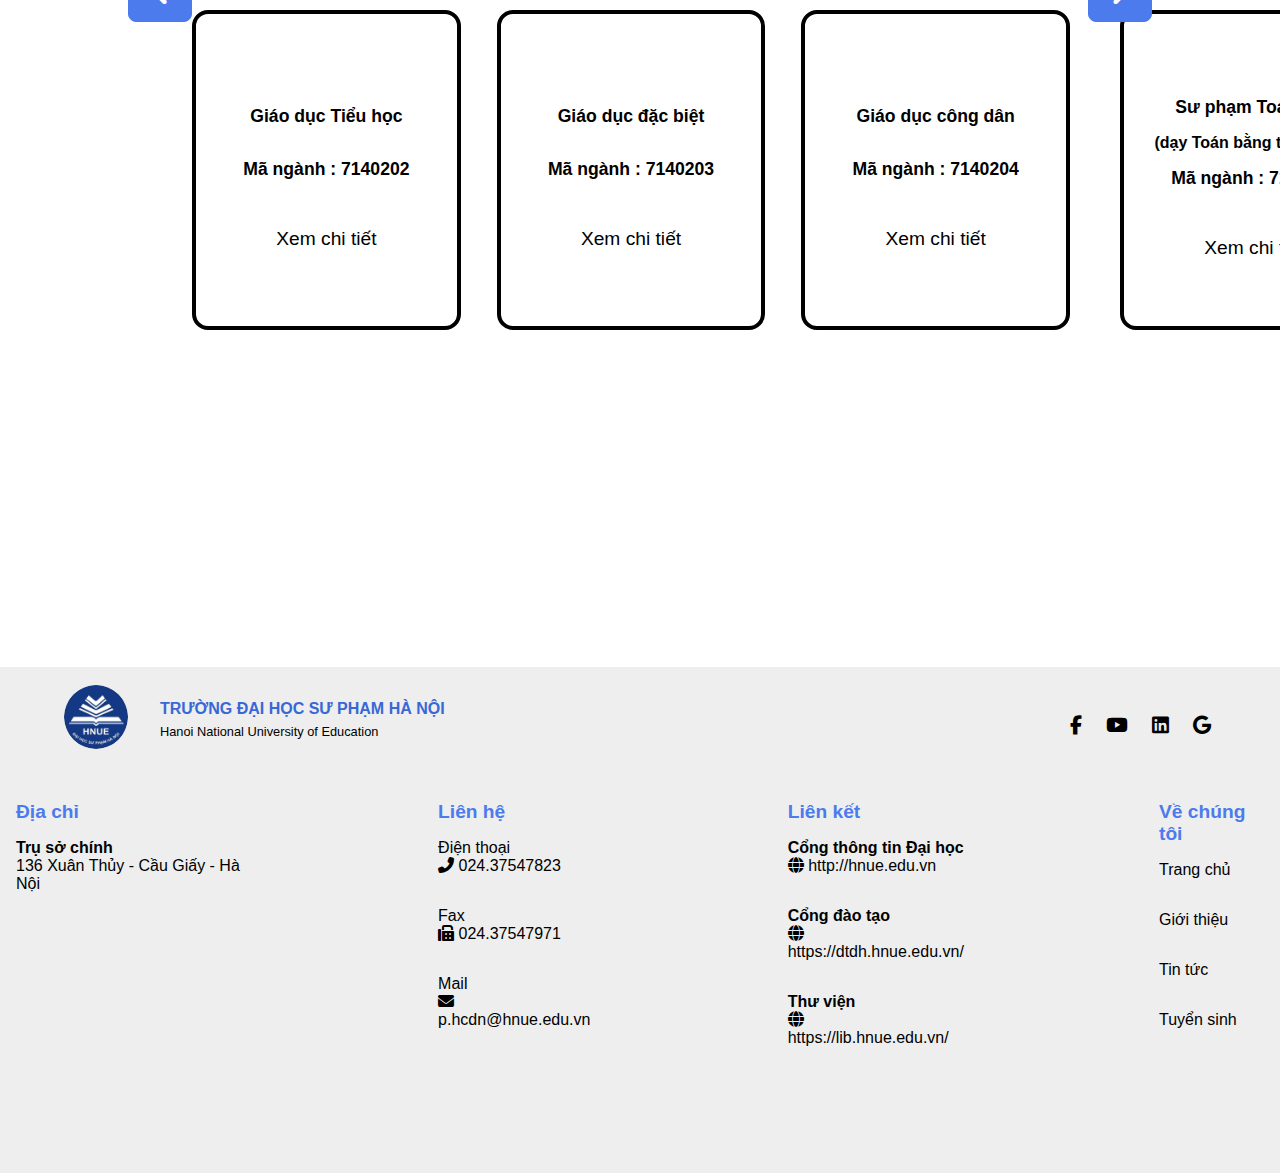
==== commit 54c78af7: "16/11/2024" ====
--- a/Code/Project/Web Tuyen Sinh/home.html
+++ b/Code/Project/Web Tuyen Sinh/home.html
@@ -47,7 +47,7 @@
                     <i class="fas fa-angle-down"></i>
                 </a>
                 <a href="submit-application.html" class="submit-a">
-                    <span>Nộp hồ sơ trực tuyến</span>
+                    <span>Nộp hồ sơ</span>
                 </a>    
             </nav>
             <div id="user-btn" class="fas fa-user"></div>
@@ -59,7 +59,7 @@
             <p class="role">Unknown</p>
             <div class="flex-btn">
                 <a href="login.html" class="option-btn">Đăng nhập</a>
-                <a href="register.html" class="option-btn">Đăng kí</a>
+                <a href="register.html" class="option-btn" >Đăng kí</a>
             </div>
         </div>
         
@@ -67,7 +67,6 @@
     </header>
 
     <content>
-        <div class="header-space"></div>
 
         <div class="bg-banner">
             <!-- <div class="banner">
@@ -87,10 +86,15 @@
         </div>
 
         <div class="admission-slide-show">
+
             <h1>TUYỂN SINH</h1>
 
             <h3>Các ngành đào tạo</h3>
+
+            <button id="prev-slide" class="slide-btn fas fa-angle-left"></button>
+
             <div class="stg-box">
+
                 <div class="slide-show">
 
                     <div class="admission">
@@ -252,7 +256,7 @@
                             <b>Sư phạm Vật lí</b>
                         </h3>
                         <h3>
-                            <h1>(dạy Vật lí bằng tiếng Anh)</h1>
+                            <b>(dạy Vật lí bằng tiếng Anh)</b>
                         </h3>
                         <h1>
                             Mã ngành : 7140211
@@ -279,7 +283,7 @@
                             <b>Sư phạm Hoá học</b>
                         </h3>
                         <h3>
-                            <h1>(dạy Hoá học bằng tiếng Anh)</h1>
+                            <b>(dạy Hoá học bằng tiếng Anh)</b>
                         </h3>
                         <h1>
                             Mã ngành : 7140212
@@ -324,7 +328,7 @@
                             <a href="#">Xem chi tiết</a>
                         </div>
                     </div>
-                </div>
+                </div>  
                 <div class="slide-show">
                     <div class="admission">
                         <div class=""></div>
@@ -650,8 +654,20 @@
                         </div>
                     </div>
                 </div>
-            </div>
+
+            </div>
+            
+            <button id="next-slide" class="slide-btn fas fa-angle-right"></button>
+
+            <!-- <div class="scroll-bar">
+                <div class="scrollbar-track">
+                    <div class="scrollbar-thumb"></div>
+                </div>
+            </div> -->
+
+
         </div>
+
     </div>
 
     <footer>
@@ -702,8 +718,8 @@
                                 <i class="fab fa-google"></i>
                             </a>
                         </div>
-                </div>
-
+                    </div>
+                </div>
             </div>
         </div>
         
--- a/Code/Project/Web Tuyen Sinh/CSS/style.css
+++ b/Code/Project/Web Tuyen Sinh/CSS/style.css
@@ -113,24 +113,24 @@
     cursor: pointer;
 }
 .profile{
-    width: 18%; height: 25rem;
+    width: 16%; height: 20rem;
     display: flex; flex-direction: column;
     align-items: center; 
     gap: .5rem; padding: 1rem;
     background-color: white;
     border-radius: .8rem;
     position: absolute;
-    top: 10rem; right: 3rem;
+    top: 8rem; right: 3rem;
     z-index: 1000;
     display: none;
-    border: var(--border);
+    /* border: var(--border); */
 }
 .profile.active{
     display: flex; 
 }
 .image{
-    margin-top: 2rem;
-    width: 8rem; height: 8rem;
+    margin-top: 1.5rem;
+    width: 6rem; height: 6rem;
     border-radius: 4rem;
     /* border: var(--border); */
 }
@@ -138,7 +138,7 @@
     width: 100%; height: 2rem;
     display: flex; 
     align-items: center; justify-content: center;
-    padding: 1.5rem; margin-bottom: 1rem;
+    padding: 1rem; margin-bottom: 1rem;
     border-radius: .5rem;
     background-color: var(--orange); color: white;
 }
@@ -148,19 +148,9 @@
 
 /* content */
 
-.break-bar{
-    display: block;
-    width: 80%;
-    height: .2rem;
-    background-color: var(--black);
-    margin: 0 auto;
-    position: relative;
-    top: 10%;
-}
-
 .bg-banner{
     background-color: var(--light-white);
-    padding: 1.5rem;
+    padding-top: 8.5rem;
 }
 
 .banner{
@@ -220,8 +210,9 @@
 .admission-slide-show{
     display: flex; flex-direction: column;
     align-items: center;
-    gap: 2rem; margin-top: 5rem;
+    gap: 1rem; margin-top: 5rem;
     width: 100%; height: 70rem;
+    position: relative;
 }
 
 .admission-slide-show > h1{
@@ -232,22 +223,25 @@
 }
 
 .admission-slide-show > h3{
-    font-size: 3rem; padding-bottom: 2rem;
+    font-size: 3rem; padding-bottom: 1.5rem;
 }
 
 .stg-box{
     display: flex; flex-direction: column;
     flex-wrap: wrap;
-    overflow: hidden;
-    align-items: center;
-    gap: 2rem; margin-top: 5rem;
+    /* overflow: hidden; */
+    align-items: center;
+    gap: 2rem; margin-top: 5rem;    
     width: 70%; height: 70rem;
+    position: relative;
+    transition: transform 0.5s ease-in-out;
 }
 
 .slide-show{
     display: flex; flex-direction: row;
-    width: 100%; height: 70rem;
-    gap: 5%; flex-wrap: wrap;
+    width: 100%; height: 43rem;
+    gap: 4%; flex-wrap: wrap;
+    max-width: 441rem; 
 }
 .admission{
     width: 30%; height: 20rem;
@@ -255,11 +249,12 @@
     align-items: center; justify-content: center;
     background-color: var(--white);
     border-radius: 1rem; border: var(--border);
+    margin-bottom: 2.5rem;
 }
 
 .admission h3,
 .admission h1{
-    font-size: 1.2rem;
+    font-size: 1.1rem;
     padding: 1rem;
 }
 
@@ -274,14 +269,85 @@
 .admission:hover{
     border: .2rem solid #26de81;
 }
-
-.admission::before{
+/* 
+.admission-slide-show .scroll-bar {
+    width: 70%; height: 2rem;
+    overflow: auto;
+    margin-bottom: 8rem;
+}
+
+.scroll-bar:hover .scrollbar-track {
+    height: .33rem;
+}
+
+.scroll-bar .scrollbar-track {
+    width: 100%; height: .24rem;
+    background-color: var(--grey);
+    position: relative;
+    display: flex; align-items: center;
+    border-radius: .48rem;
+}
+
+.scroll-bar .scrollbar-thumb {
+    width: 15%; height: 100%;
+    background-color: var(--main-color);
+    position: absolute;
+    cursor: grab;
+    border-radius: inherit;
+}
+
+.scroll-bar .scrollbar-thumb:active {
+    cursor: grabbing;
+    height: .67rem;
+    top: -.167rem;
+}
+
+.scroll-bar .scrollbar-thumb::after
+{
+    content: "";
+    position: absolute;
+    left: 0; right: 0;
+    top: -.83rem; bottom: -.83rem;
+} */
+
+.slide-btn{
+    position: absolute;
+    height: 4rem; width: 4rem;
+    background-color: var(--light-blue); color: white;
+    border-radius: 0.5rem;
+    font-size: 2.2rem;
+    border: .1rem solid var(--light-blue);
+    cursor: pointer;
+    z-index: 1000;
+}
+
+.admission-slide-show #prev-slide{
+    left: 10%;
+    top: 51%;
+}
+
+.admission-slide-show #next-slide{
+    right: 10%;
+    top: 51%;
+}
+
+.admission-slide-show .slide-btn:hover{
+    background-color: rgb(52, 52, 142);
+    border: none;
+}
+
+.hidden {
+    display: none;
+}
+
+/* .admission::before{
     
-}
+} */
 
 /* footer */
 
 footer{
+    margin-top: 10rem;
     position: relative;
     /*change the position of footer*/
     background-color: var(--light-white);
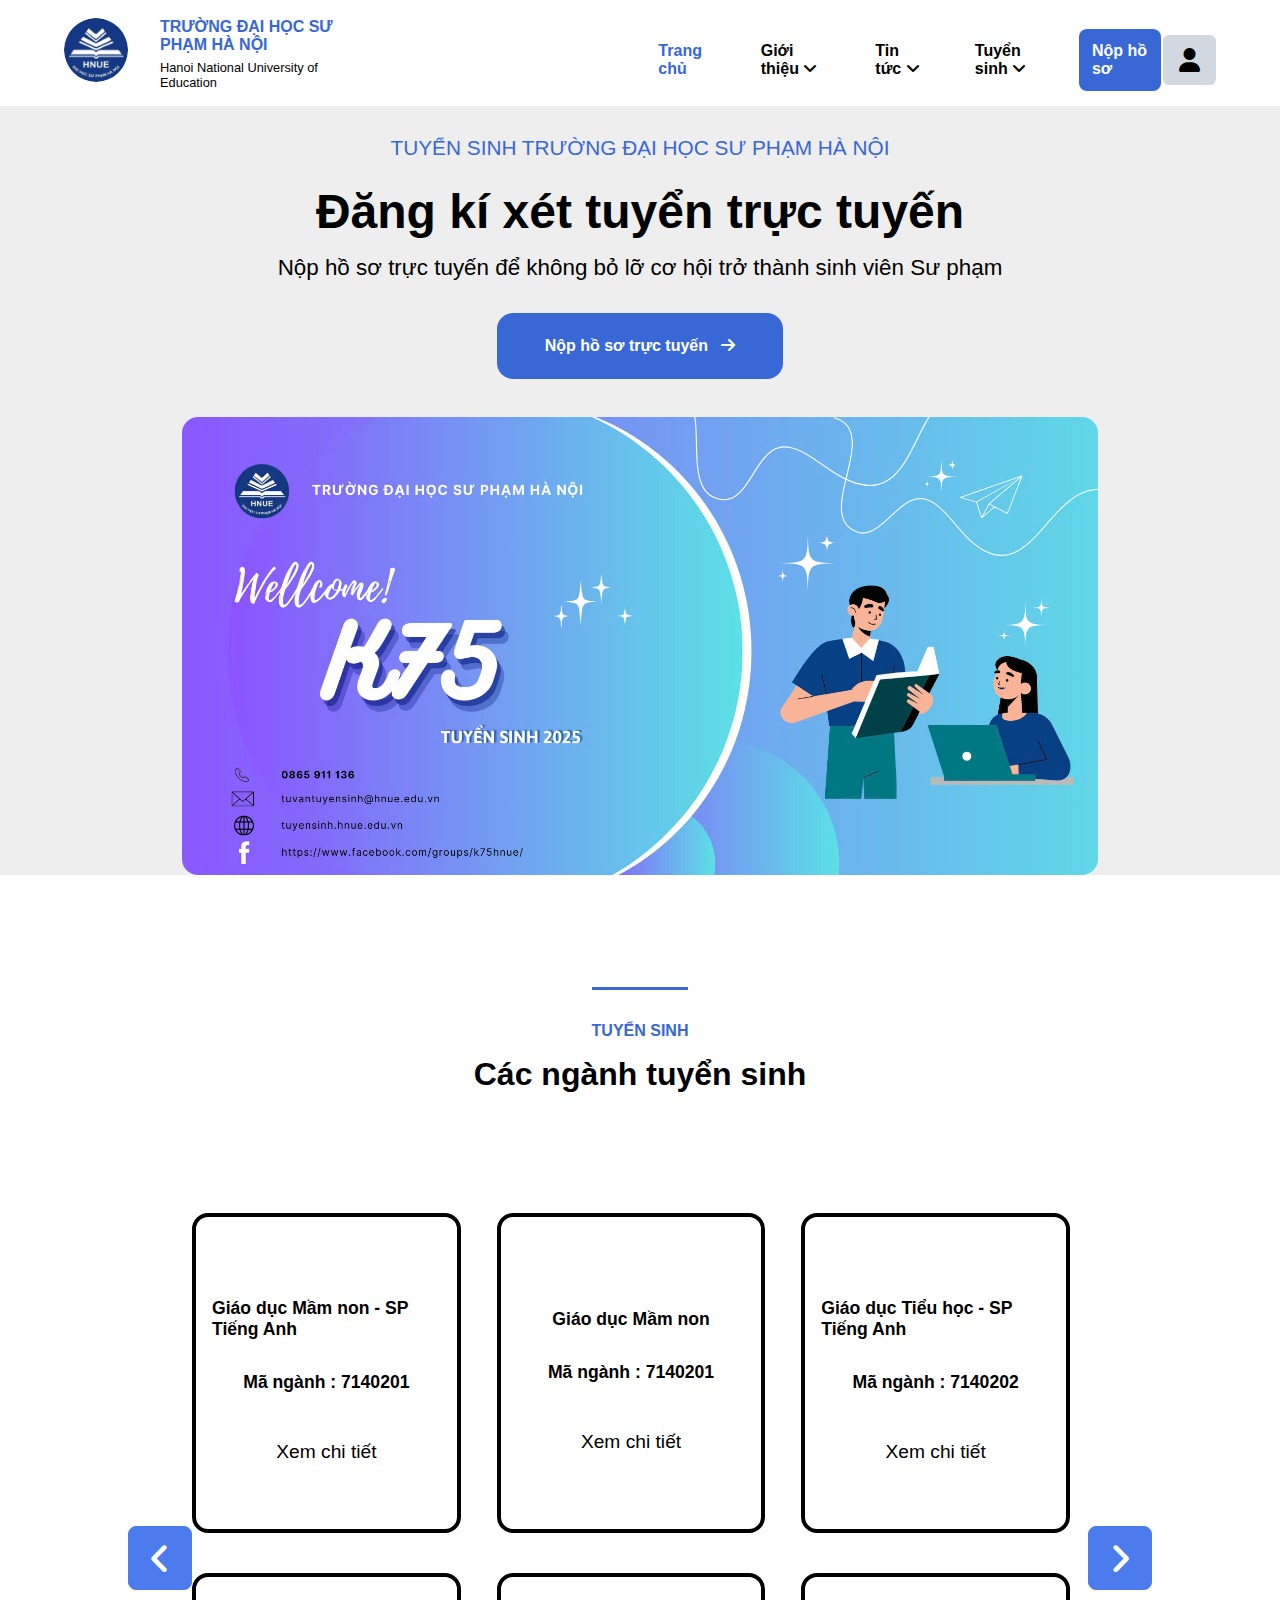
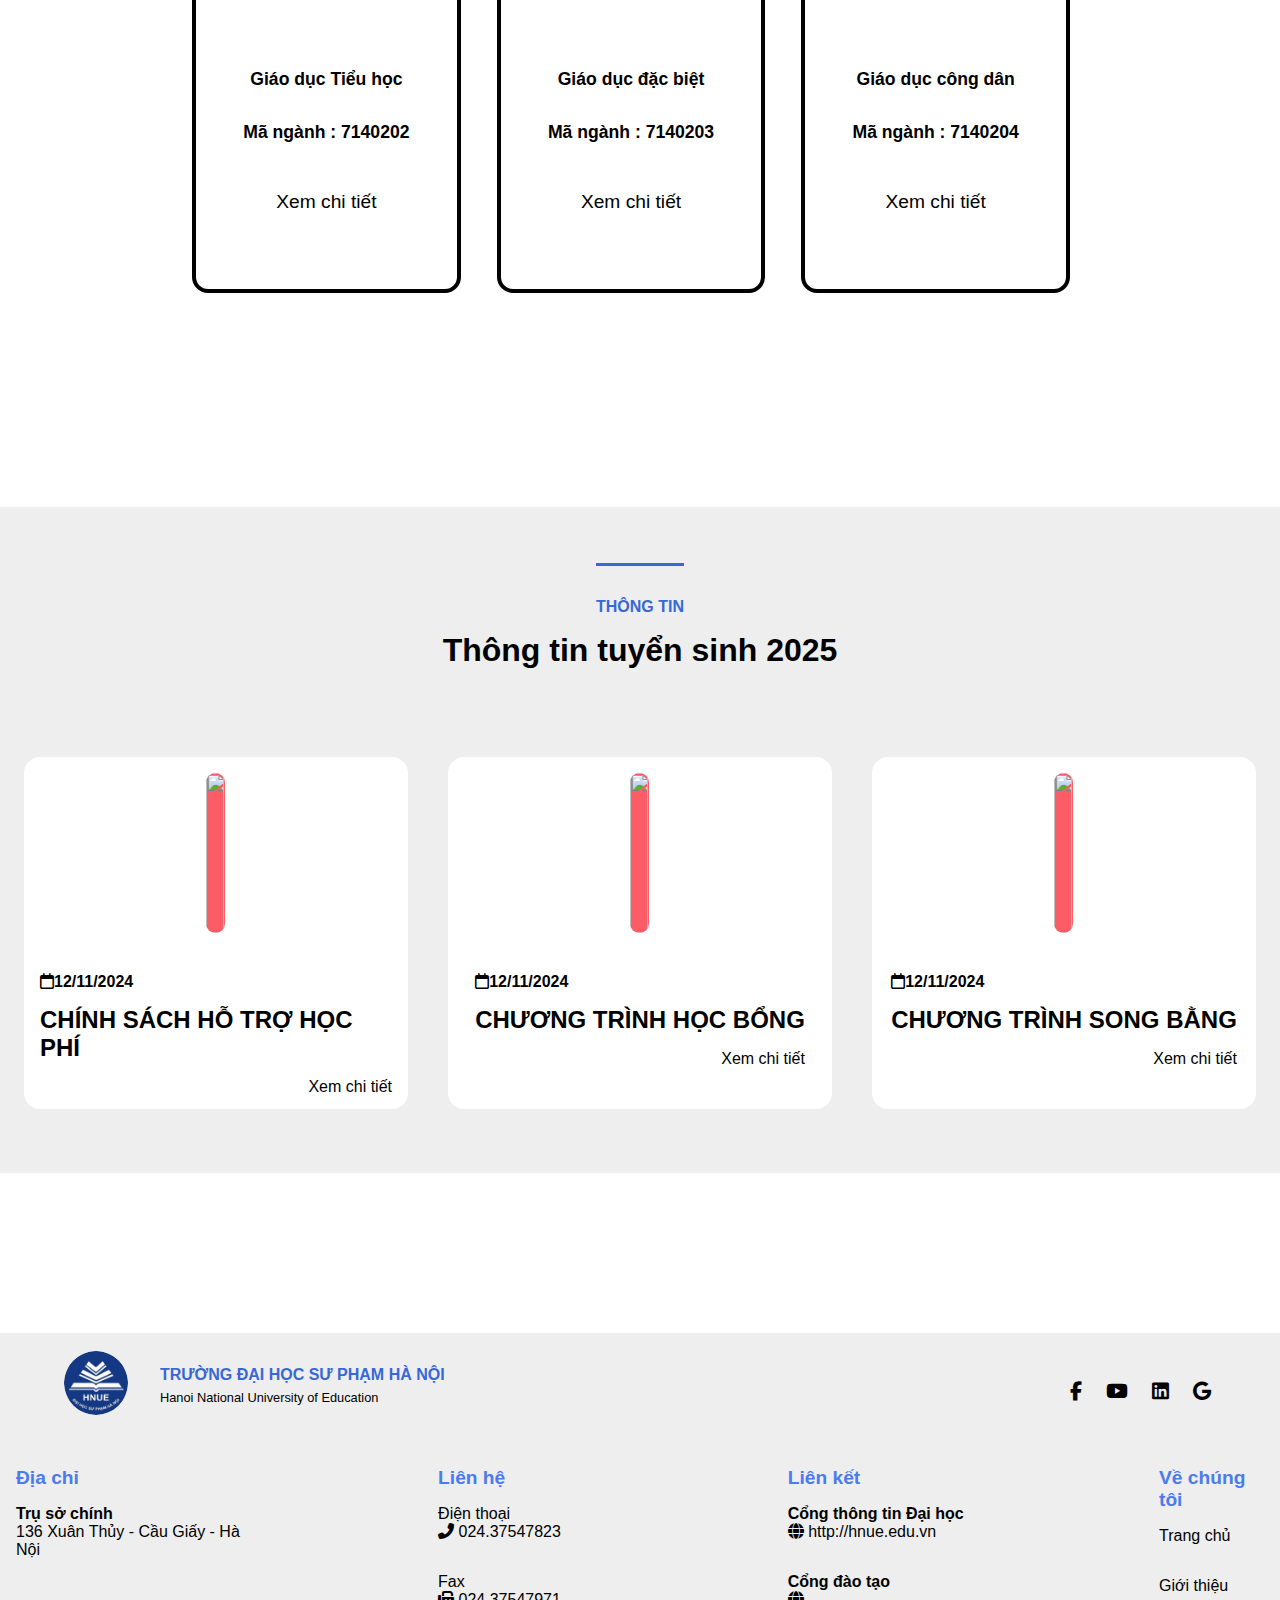
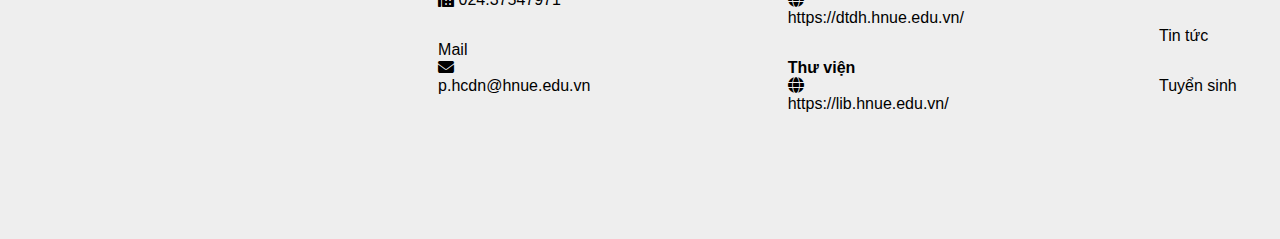
==== commit 894ba8b7: "begin 18/11" ====
--- a/Code/Project/Web Tuyen Sinh/home.html
+++ b/Code/Project/Web Tuyen Sinh/home.html
@@ -87,9 +87,12 @@
 
         <div class="admission-slide-show">
 
-            <h1>TUYỂN SINH</h1>
-
-            <h3>Các ngành đào tạo</h3>
+            <div class="content-title">
+
+                <h1>TUYỂN SINH</h1>
+                <h3>Các ngành tuyển sinh</h3>
+                
+            </div>
 
             <button id="prev-slide" class="slide-btn fas fa-angle-left"></button>
 
@@ -665,6 +668,52 @@
                 </div>
             </div> -->
 
+
+        </div>
+
+        <div class="admission-content">
+            <div class="content-title">
+
+                <h1>THÔNG TIN</h1>
+                <h3>Thông tin tuyển sinh 2025</h3>
+
+            </div>
+            <div class="info25">
+
+                <div class="info25-box">
+                    <div>
+                        <img src="" alt="" class="info25-img">
+                    </div>
+                    <div class="info25-content">
+                        <i class="fa-regular fa-calendar"><b>12/11/2024</b></i>
+                        <h2>CHÍNH SÁCH HỖ TRỢ HỌC PHÍ</h2>
+                        <a href="#">Xem chi tiết</a>
+                    </div>
+                </div>
+
+                <div class="info25-box">
+                    <div>
+                        <img src="" alt="" class="info25-img">
+                    </div>
+                    <div class="info25-content">
+                        <i class="fa-regular fa-calendar"><b>12/11/2024</b></i>
+                        <h2>CHƯƠNG TRÌNH HỌC BỔNG</h2>
+                        <a href="#">Xem chi tiết</a>
+                    </div>
+                </div>
+
+                <div class="info25-box">
+                    <div>
+                        <img src="" alt="" class="info25-img">
+                    </div>
+                    <div class="info25-content">
+                        <i class="fa-regular fa-calendar"><b>12/11/2024</b></i>
+                        <h2>CHƯƠNG TRÌNH SONG BẰNG</h2>
+                        <a href="#">Xem chi tiết</a>
+                    </div>
+
+                </div>     
+            </div>
 
         </div>
 
--- a/Code/Project/Web Tuyen Sinh/CSS/style.css
+++ b/Code/Project/Web Tuyen Sinh/CSS/style.css
@@ -156,7 +156,7 @@
 .banner{
     display: flex; flex-direction: column;
     align-items: center; justify-content: center;   
-    padding: 2rem; width: 60%; margin: .5% auto;
+    padding: 2rem 2rem 0 2rem; width: 60%; margin: .5% auto;
     border-radius: 1rem;
 }
 
@@ -215,21 +215,28 @@
     position: relative;
 }
 
-.admission-slide-show > h1{
-    font-size: 2rem;
+.content-title{
+    display: flex; flex-direction: column;
+    align-items: center; justify-content: center;
+    gap: 1rem; margin-top: 2rem;
+    width: 100%;
+}
+ 
+.content-title > h1{
+    font-size: 1rem;
     border-top: .2rem solid var(--main-color);
     padding-top: 2rem;
     color: var(--main-color);
 }
 
-.admission-slide-show > h3{
-    font-size: 3rem; padding-bottom: 1.5rem;
+.content-title > h3{
+    font-size: 2rem; padding-bottom: 1.5rem;
 }
 
 .stg-box{
     display: flex; flex-direction: column;
     flex-wrap: wrap;
-    /* overflow: hidden; */
+    overflow: hidden;
     align-items: center;
     gap: 2rem; margin-top: 5rem;    
     width: 70%; height: 70rem;
@@ -340,9 +347,46 @@
     display: none;
 }
 
-/* .admission::before{
-    
-} */
+
+/* info2025 */
+
+.info25{
+    display: flex; flex-direction: row;
+    justify-content: center;
+    align-items: center; gap: 2.5rem;
+    width: 100%; height: 30rem;
+    background-color: var(--light-white);
+}
+.info25-box{
+    display: flex; flex-direction: column;
+    align-items: center; gap: 2.5rem;
+    width: 30%; height: 22rem;
+    background-color: var(--white);
+    border-radius: 1rem;
+    padding: 1rem;
+}
+.info25-img
+{
+    width: 94%; height: 10rem;
+    border-radius: 1rem;
+    background-color: var(--red);
+    display: flex; align-items: center;
+    justify-content: center;
+}
+.info25-content{
+    display: flex; flex-direction: column;
+    gap: 1rem; font-size:1rem;
+}
+.info25-content a{
+    font-size: 1rem;
+    display: flex; justify-content: flex-end;
+    align-items: flex-end;
+}
+.admission-content > .content-title{
+    background-color: var(--light-white);
+    padding-top: 3.5rem;
+}
+
 
 /* footer */
 
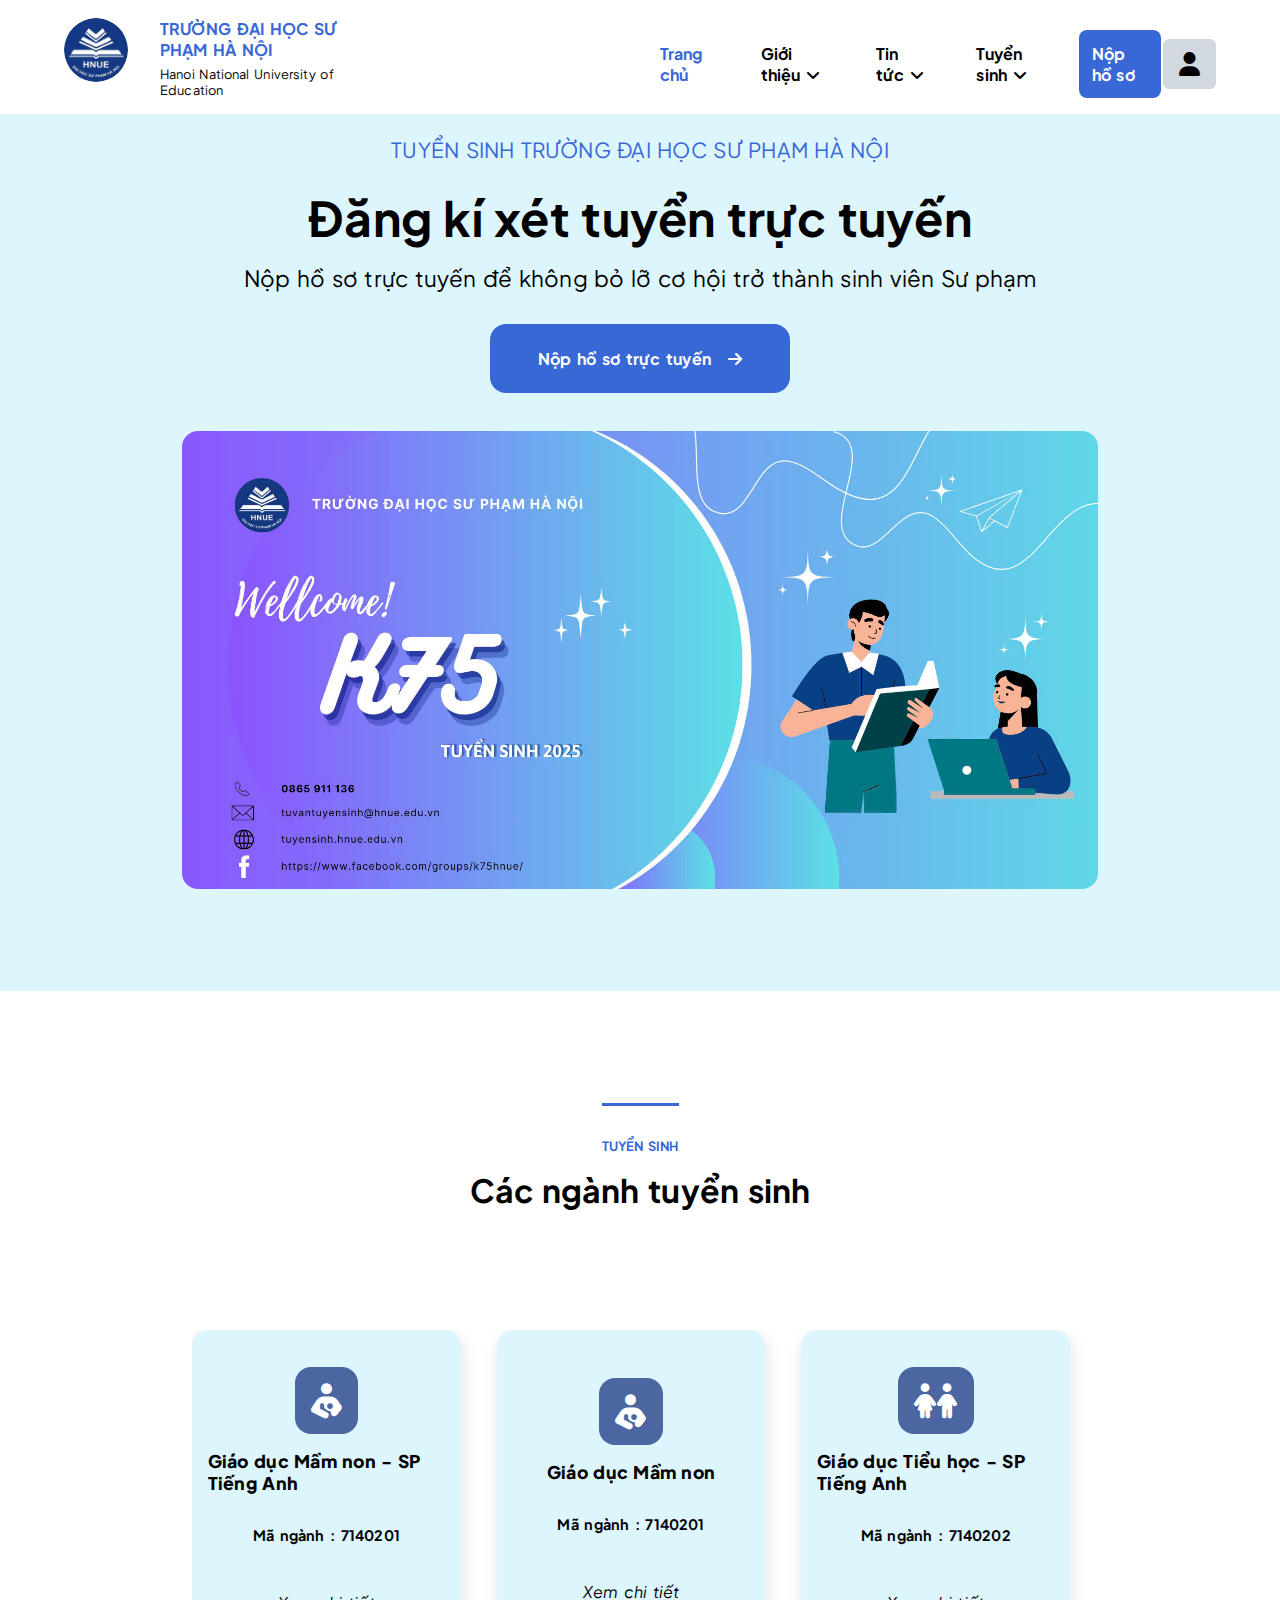
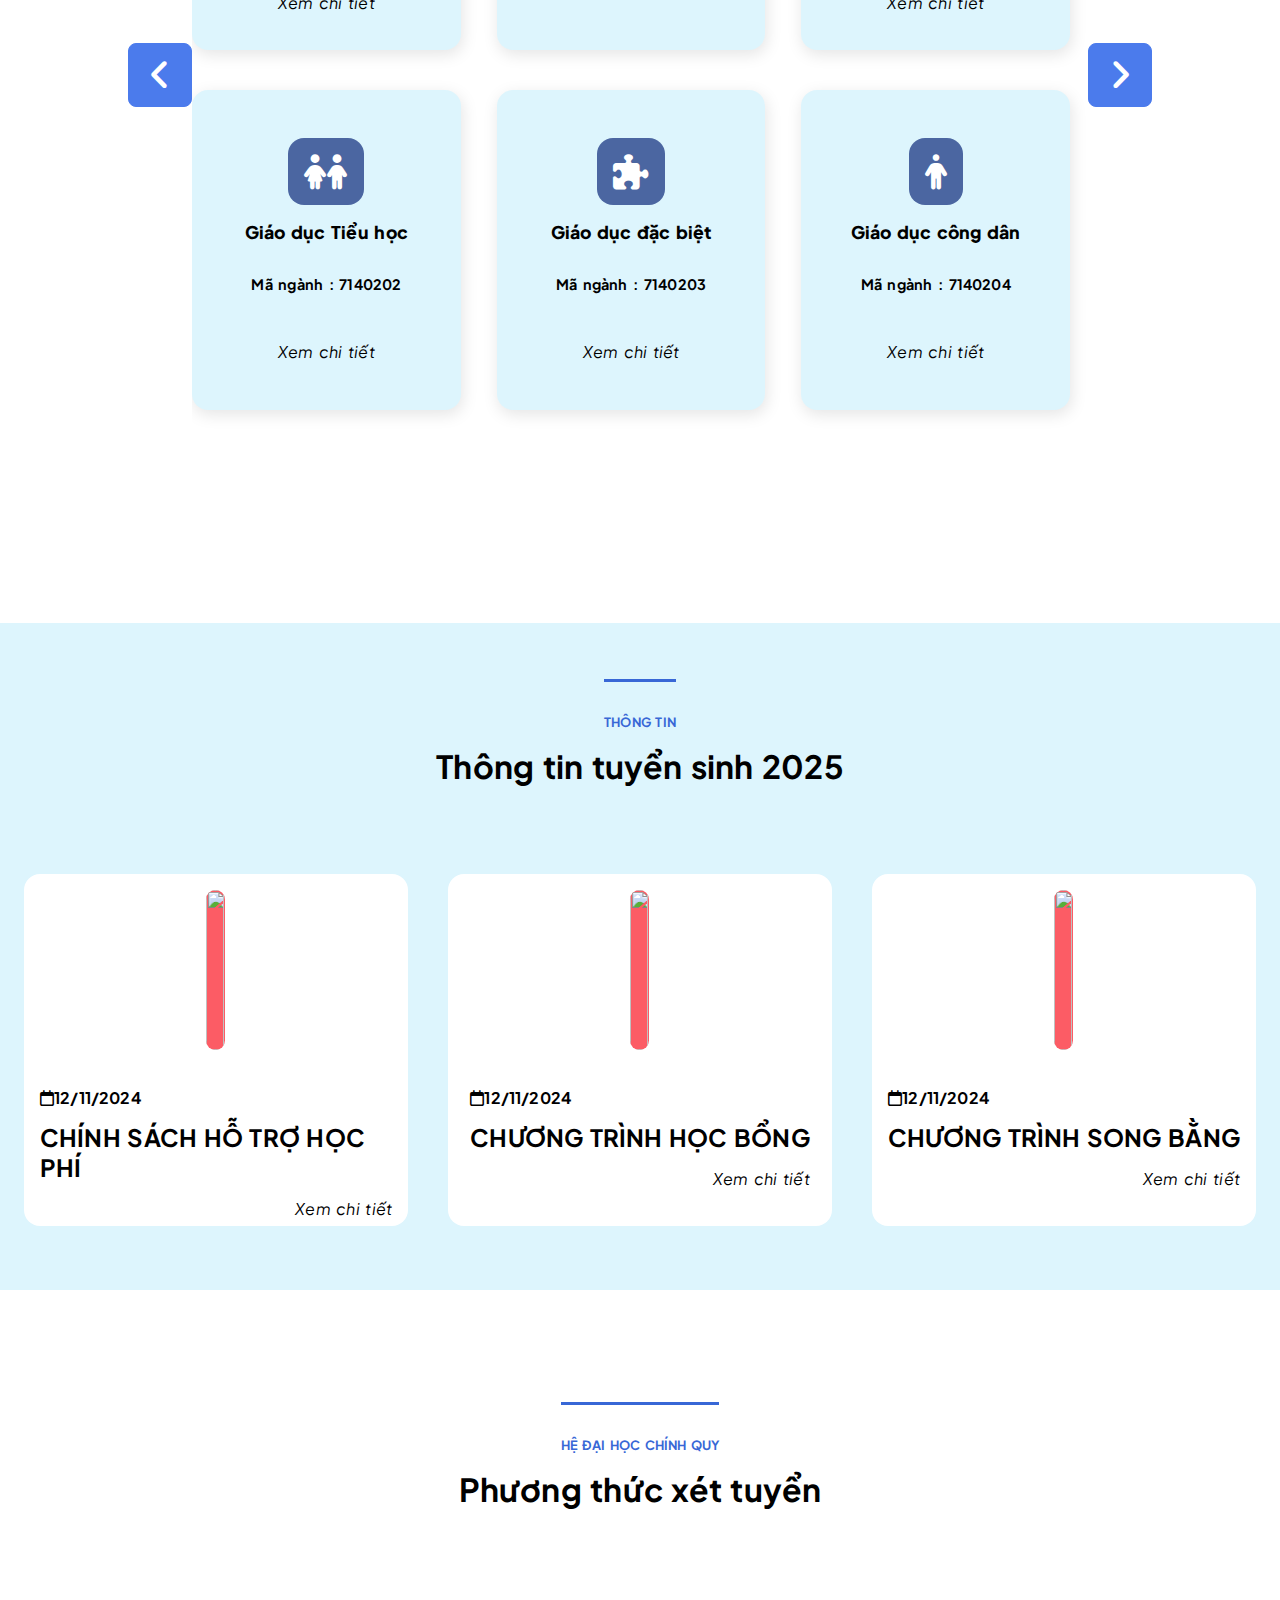
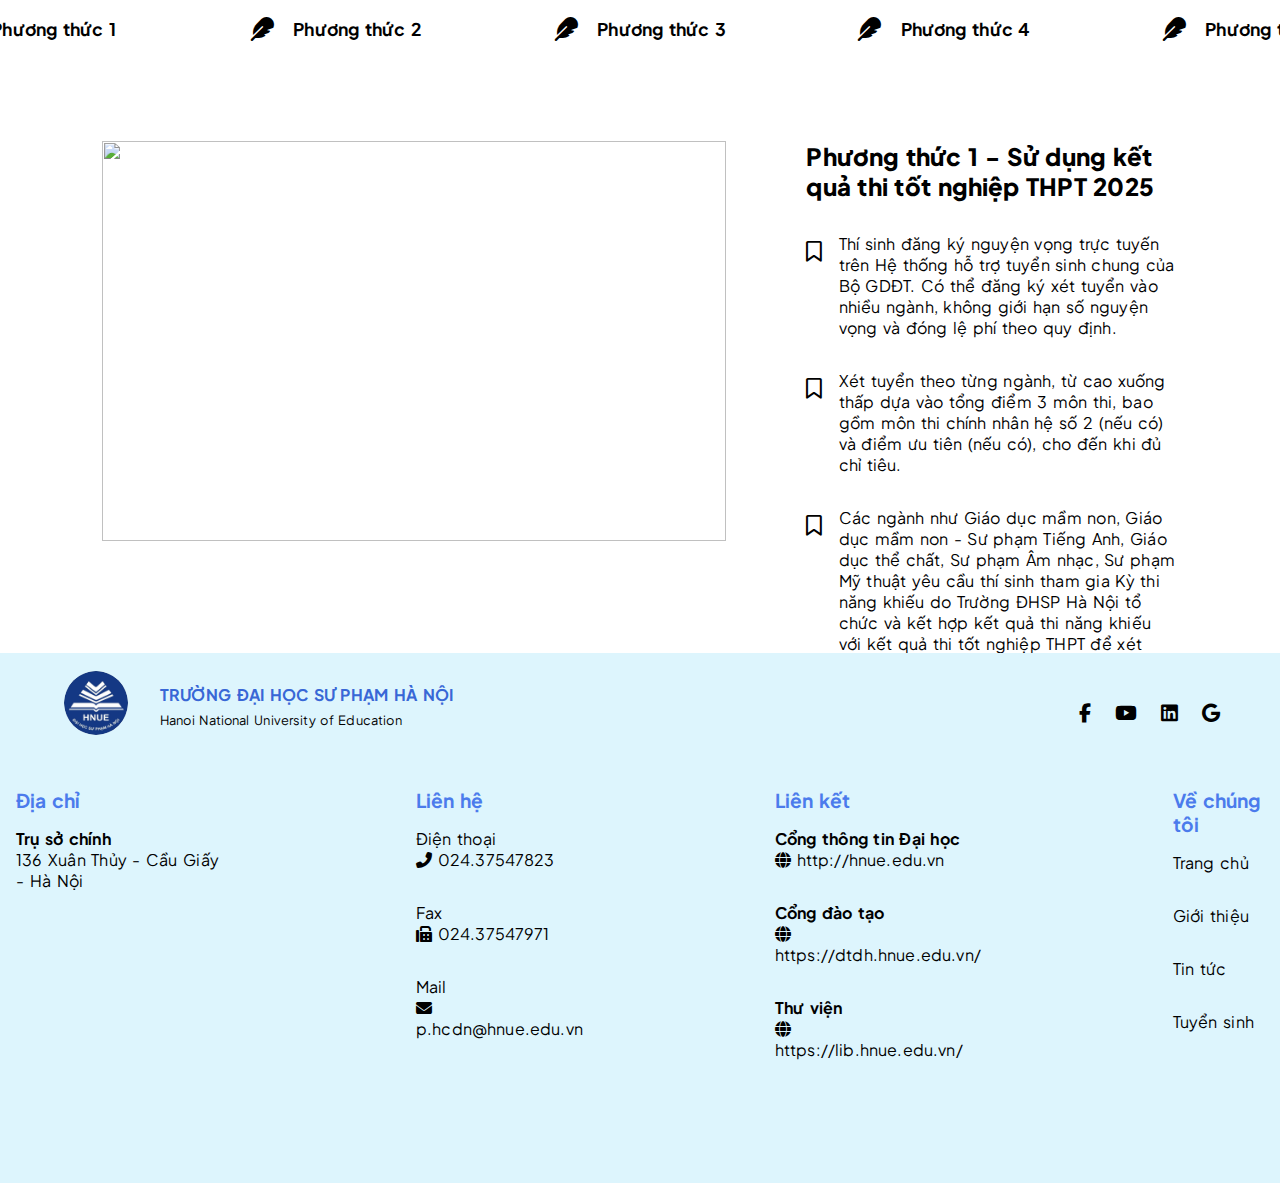
==== commit effcc874: "Add files via upload" ====
--- a/Code/Project/Web Tuyen Sinh/home.html
+++ b/Code/Project/Web Tuyen Sinh/home.html
@@ -101,7 +101,7 @@
                 <div class="slide-show">
 
                     <div class="admission">
-                        <div class=""></div>
+                        <div class="fa-solid fa-person-breastfeeding icon-display"></div>
                         <h3>
                             <b>Giáo dục Mầm non - SP Tiếng Anh</b>
                         </h3>
@@ -113,7 +113,7 @@
                         </div>
                     </div>
                     <div class="admission">
-                        <div class=""></div>
+                        <div class="fa-solid fa-person-breastfeeding icon-display"></div>
                         <h3>
                             <b>Giáo dục Mầm non</b>
                         </h3>
@@ -125,7 +125,7 @@
                         </div>
                     </div>
                     <div class="admission">
-                        <div class=""></div>
+                        <div class="fa-solid fa-children icon-display"></div>
                         <h3>
                             <b>Giáo dục Tiểu học - SP Tiếng Anh</b>
                         </h3>
@@ -137,7 +137,7 @@
                         </div>
                     </div>
                     <div class="admission">
-                        <div class=""></div>
+                        <div class="fa-solid fa-children icon-display"></div>
                         <h3>
                             <b>Giáo dục Tiểu học</b>
                         </h3>
@@ -149,7 +149,7 @@
                         </div>
                     </div>
                     <div class="admission">
-                        <div class=""></div>
+                        <div class="fa-solid fa-puzzle-piece icon-display"></div>
                         <h3>
                             <b>Giáo dục đặc biệt</b>
                         </h3>
@@ -161,7 +161,7 @@
                         </div>
                     </div>
                     <div class="admission">
-                        <div class=""></div>
+                        <div class="fa-solid fa-person icon-display"></div>
                         <h3>
                             <b>Giáo dục công dân</b>
                         </h3>
@@ -713,6 +713,53 @@
                     </div>
 
                 </div>     
+            </div>
+
+        </div>
+
+        <div class="medthod">
+            <div class="content-title">
+
+                <h1>HỆ ĐẠI HỌC CHÍNH QUY</h1>
+                <h3>Phương thức xét tuyển</h3>
+
+            </div>
+
+            <div class="admission-method">
+                <div class="method-menu">
+                    <div class="method-title"><i class="fa-sharp fa-solid fa-feather"></i><b>&nbsp; Phương thức 1</b></div>
+                    <div class="method-title"><i class="fa-sharp fa-solid fa-feather"></i><b>&nbsp; Phương thức 2</b></div>
+                    <div class="method-title"><i class="fa-sharp fa-solid fa-feather"></i><b>&nbsp; Phương thức 3</b></div>
+                    <div class="method-title"><i class="fa-sharp fa-solid fa-feather"></i><b>&nbsp; Phương thức 4</b></div>
+                    <div class="method-title"><i class="fa-sharp fa-solid fa-feather"></i><b>&nbsp; Phương thức 5</b></div>
+                </div>
+
+                <div class="method-content">
+                    <div>
+                        <img src="" alt="" class="method-img">
+                    </div>
+                    <div class="method-review">
+                        <h2><b>Phương thức 1 - Sử dụng kết quả thi tốt nghiệp THPT 2025</b></h2>
+                        <div>
+                            <i class="fa-regular fa-bookmark"></i>
+                            <span>
+                                Thí sinh đăng ký nguyện vọng trực tuyến trên Hệ thống hỗ trợ tuyển sinh chung của Bộ GDĐT. Có thể đăng ký xét tuyển vào nhiều ngành, không giới hạn số nguyện vọng và đóng lệ phí theo quy định.
+                            </span>
+                        </div>
+                        <div>
+                            <i class="fa-regular fa-bookmark"></i>
+                            <span>
+                                Xét tuyển theo từng ngành, từ cao xuống thấp dựa vào tổng điểm 3 môn thi, bao gồm môn thi chính nhân hệ số 2 (nếu có) và điểm ưu tiên (nếu có), cho đến khi đủ chỉ tiêu.
+                            </span>
+                        </div>
+                        <div><i class="fa-regular fa-bookmark"></i>
+                            <span>
+                                Các ngành như Giáo dục mầm non, Giáo dục mầm non - Sư phạm Tiếng Anh, Giáo dục thể chất, Sư phạm Âm nhạc, Sư phạm Mỹ thuật yêu cầu thí sinh tham gia Kỳ thi năng khiếu do Trường ĐHSP Hà Nội tổ chức và kết hợp kết quả thi năng khiếu với kết quả thi tốt nghiệp THPT để xét tuyển
+                            </span>
+                        </div>
+                        
+                    </div>
+                </div>
             </div>
 
         </div>
--- a/Code/Project/Web Tuyen Sinh/CSS/style.css
+++ b/Code/Project/Web Tuyen Sinh/CSS/style.css
@@ -1,5 +1,5 @@
 /* font Koh Santepheap */
-@import url('https://fonts.googleapis.com/css2?family=Koh+Santepheap:wght@100;300;400;700;900&display=swap');
+@import url('https://fonts.googleapis.com/css2?family=Plus+Jakarta+Sans:ital,wght@0,200..800;1,200..800&display=swap');
 
 :root{
     --main-color:#3867d6;
@@ -13,14 +13,18 @@
     --grey:#d1d8e0;
     --black:#4b6584;
     --white:#fff;
+    --aqua:rgb(221, 245, 253);
+    --dark-blue:#143884;
     --border:.25rem solid rgba(0, 0, 0);
 }
 
 *{
-    font-family: Arial, Helvetica, sans-serif;
+    font-family: 'Plus Jakarta Sans';
     margin: 0; padding: 0;
     box-sizing: border-box;
     text-decoration: none;
+    word-spacing: .15rem;
+    letter-spacing: .01rem;
 }
 
 /* header */
@@ -149,8 +153,8 @@
 /* content */
 
 .bg-banner{
-    background-color: var(--light-white);
-    padding-top: 8.5rem;
+    background-color: var(--aqua);
+    padding-top: 8.5rem; padding-bottom: 6rem;
 }
 
 .banner{
@@ -198,7 +202,7 @@
 
 .title-submit:hover{
     background-color: var(--white);
-    border: .2rem solid var(--main-color);
+    border: .2rem solid var(--dark-blue);
     padding: 1.3rem 2.8rem 1.3rem 2.8rem;
     a{
         color: var(--main-color);
@@ -207,6 +211,12 @@
 
 /* slide-show */
 
+.icon-display{
+    font-size: 2.2rem;
+    padding: 1rem; background-color: #4b66a1;
+    border-radius: 1rem; color: white;
+}
+
 .admission-slide-show{
     display: flex; flex-direction: column;
     align-items: center;
@@ -223,7 +233,7 @@
 }
  
 .content-title > h1{
-    font-size: 1rem;
+    font-size: .8rem;
     border-top: .2rem solid var(--main-color);
     padding-top: 2rem;
     color: var(--main-color);
@@ -254,27 +264,32 @@
     width: 30%; height: 20rem;
     display: flex; flex-direction: column;
     align-items: center; justify-content: center;
-    background-color: var(--white);
-    border-radius: 1rem; border: var(--border);
+    background-color: var(--aqua);
+    border-radius: 1rem; 
     margin-bottom: 2.5rem;
-}
-
-.admission h3,
-.admission h1{
+    box-shadow: .1rem .3rem 1rem rgba(0, 0, 0, 0.1);
+}
+
+.admission h3{
     font-size: 1.1rem;
     padding: 1rem;
 }
+.admission h1{
+    font-size: .9rem;
+    padding: 1rem;
+}
 
 .link-page{
     margin-top: 2rem;
-    font-size: 1.2rem;
+    font-size: 1rem;
+    font-style: italic;
 }
 .link-page :hover{
-    border-bottom: .2rem solid var(--main-color);
+    border-bottom: .2rem solid var(--dark-blue);
     padding-bottom: 1rem;
 }
 .admission:hover{
-    border: .2rem solid #26de81;
+    border: .18rem solid var(--dark-blue);
 }
 /* 
 .admission-slide-show .scroll-bar {
@@ -355,7 +370,8 @@
     justify-content: center;
     align-items: center; gap: 2.5rem;
     width: 100%; height: 30rem;
-    background-color: var(--light-white);
+    background-color: var(--aqua);
+    margin-bottom: 7rem;
 }
 .info25-box{
     display: flex; flex-direction: column;
@@ -378,15 +394,79 @@
     gap: 1rem; font-size:1rem;
 }
 .info25-content a{
-    font-size: 1rem;
+    font-size: 1rem; font-style: italic;
     display: flex; justify-content: flex-end;
     align-items: flex-end;
 }
+
+.info25-content a:hover{
+    text-decoration: underline;
+}
+
 .admission-content > .content-title{
-    background-color: var(--light-white);
+    background-color: var(--aqua);
     padding-top: 3.5rem;
 }
 
+/* admission-method */
+
+.admission-method{
+    display: flex; flex-direction: column;
+    align-items: center; gap: 2rem;
+    width: 100%; height: 30rem;
+    margin-top: 5rem;
+}
+.method-menu{
+    display: flex; flex-direction: row;
+}
+
+.method-title{
+    cursor: pointer;
+    width: 19rem; height: 2rem;
+    display: flex; align-items: center;
+    justify-content: center;
+    font-size: 1.1rem;
+}
+
+.method-title > i{
+    font-size: 1.5rem;
+    padding-right: .5rem;
+}
+
+.method-title.active{
+    color: var(--main-color);
+    padding-bottom: 1rem;
+    border-bottom: .25rem solid var(--main-color);
+    transition: all 0.2s ease;
+}
+
+.method-content{
+    display: flex; flex-direction: row;
+    margin-top: 4rem; gap: 5rem;
+    width: 84%;
+}
+
+.method-img{
+    width: 39rem; height: 25rem;
+}
+
+.method-review{
+    display: flex; flex-direction: column;
+    gap: 2rem;
+}
+
+.method-review > div{
+    display: flex; flex-direction: row;
+    gap: 1rem;
+}
+.method-review > div > i{
+    font-size: 1.3rem;
+    margin-top: .5rem;
+}
+
+.method-review > i > span{
+    font-size: 1rem;
+}
 
 /* footer */
 
@@ -394,7 +474,7 @@
     margin-top: 10rem;
     position: relative;
     /*change the position of footer*/
-    background-color: var(--light-white);
+    background-color: var(--aqua);
     text-align: left;
     font-size: .8rem; 
     padding: 1rem;
